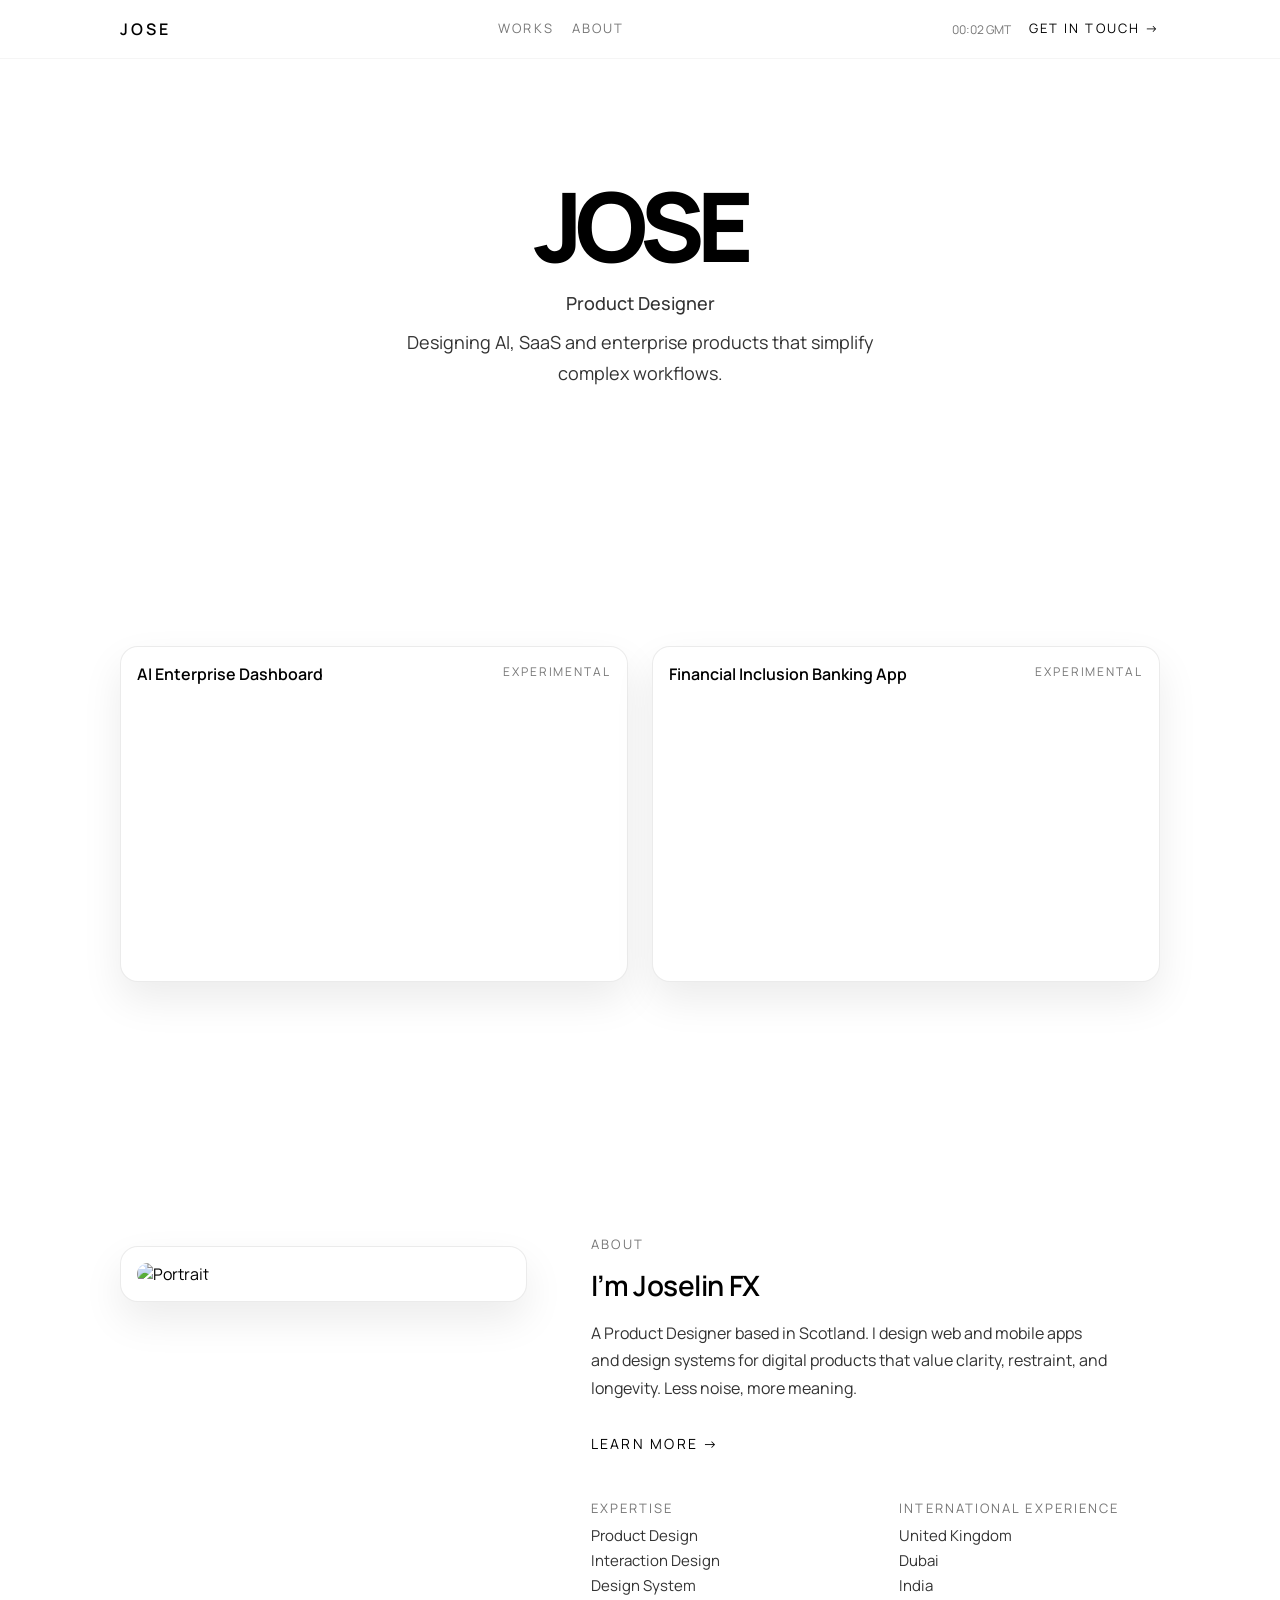
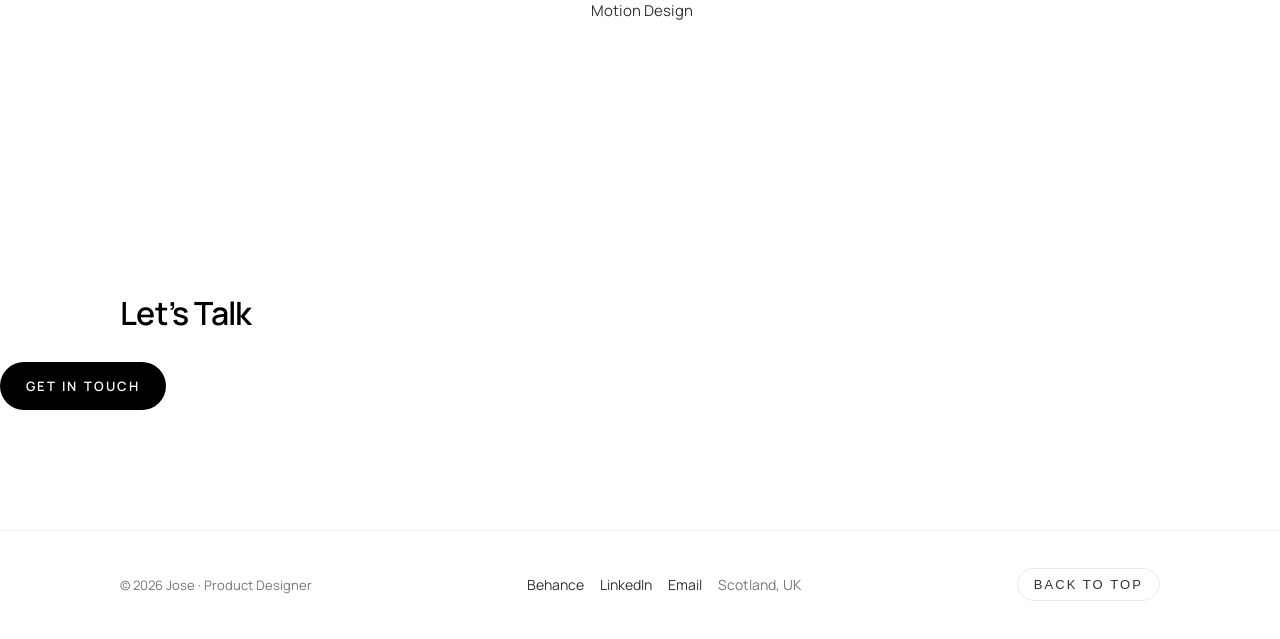
==== index.html @ d508fd3f "update: fixed layout and styles" ====
<!DOCTYPE html>
<html lang="en">
<head>
  <meta charset="UTF-8" />
  <meta name="viewport" content="width=device-width, initial-scale=1.0" />
  <title>JOS — Product Designer</title>

  <!-- Manrope font -->
  <link rel="preconnect" href="https://fonts.googleapis.com">
  <link rel="preconnect" href="https://fonts.gstatic.com" crossorigin>
  <link href="https://fonts.googleapis.com/css2?family=Manrope:wght@300;400;500;600;700;800&display=swap" rel="stylesheet">

  <link rel="stylesheet" href="style.css"/>
</head>
<body>

  <div class="cursor"></div>

  <!-- NAVIGATION -->
  <header class="site-header">
    <nav class="nav">
      <div class="nav__left">
        <a href="#hero" class="nav__brand">JOSE</a>
      </div>

      <div class="nav__center">
        <a href="#works" class="nav-link">WORKS</a>
        <a href="#about" class="nav-link">ABOUT</a>
      </div>

      <div class="nav__right">
        <span class="nav__time" id="nav-time">18:53 GMT</span>
        <a href="#contact" class="nav-link nav-link--cta">GET IN TOUCH →</a>

        <button class="nav__toggle" aria-label="Toggle navigation">
          <span></span><span></span>
        </button>
      </div>

      <ul class="nav__mobile">
        <li><a href="#works" class="nav-link">WORKS</a></li>
        <li><a href="#about" class="nav-link">ABOUT</a></li>
      </ul>
    </nav>
  </header>

  <main>

    <!-- HERO SECTION (exactly like screenshot) -->
    <section id="hero" class="section hero" data-animate="section">
      <div class="container hero__grid">

        <div class="hero__content fade-up">
          <h1 class="hero__title">JOSE</h1>
          <p class="hero__role">Product Designer</p>
          <p class="hero__subtitle">
            Designing AI, SaaS and enterprise products that simplify complex workflows.
          </p>
        </div>

      </div>
    </section>

    <!-- PROJECT CARDS BELOW HERO -->
    <section id="works" class="section works" data-animate="section">
      <div class="container works__grid fade-up">

        <article class="work-card">
          <div class="work-card__meta">
            <span class="work-card__title">AI Enterprise Dashboard</span>
            <span class="work-card__tag">experimental</span>
          </div>
          <div class="work-card__image-wrapper image-reveal">
            <!-- Place the attached dashboard image at /images/ai-enterprise.png -->
            <img src="images/ai-enterprise.png"
                 alt="AI enterprise dashboard" class="work-card__image" loading="lazy">
          </div>
        </article>

        <article class="work-card">
          <div class="work-card__meta">
            <span class="work-card__title">Financial Inclusion Banking App</span>
            <span class="work-card__tag">experimental</span>
          </div>
          <div class="work-card__image-wrapper image-reveal">
            <img src="images/financial-inclusion.png"
                 alt="Banking app" class="work-card__image work-card__image--phone" loading="lazy">
          </div>
        </article>

      </div>
    </section>

    <!-- ABOUT SECTION (with expertise + international experience) -->
    <section id="about" class="section about" data-animate="section">
      <div class="container about__grid">

        <div class="about__visual fade-in">
          <div class="about__portrait-card">
            <img src="https://images.pexels.com/photos/1181675/pexels-photo-1181675.jpeg?auto=compress&cs=tinysrgb&w=1200"
                 alt="Portrait" class="about__portrait" loading="lazy">
          </div>
        </div>

        <div class="about__content fade-up">
          <p class="about__label">ABOUT</p>

          <h2 class="about__title">
            I’m Joselin FX
          </h2>

          <p class="about__body">
            A Product Designer based in Scotland. I design web and mobile apps and design systems for digital products that value clarity,
            restraint, and longevity. Less noise, more meaning.
          </p>

          <a href="#contact" class="about__link">LEARN MORE →</a>

          <div class="about__meta-row">
            <!-- Expertise -->
            <div class="about__meta-block">
              <p class="about__meta-label">EXPERTISE</p>
              <ul class="about__meta-list">
                <li>Product Design</li>
                <li>Interaction Design</li>
                <li>Design System</li>
                <li>Motion Design</li>
              </ul>
            </div>

            <!-- International Experience -->
            <div class="about__meta-block">
              <p class="about__meta-label">INTERNATIONAL EXPERIENCE</p>
              <ul class="about__meta-list">
                <li>United Kingdom</li>
                <li>Dubai</li>
                <li>India</li>
              </ul>
            </div>
          </div>

        </div>

      </div>
    </section>

    <!-- CONTACT -->
    <section id="contact" class="section contact" data-animate="section">
      <div class="container contact__grid fade-up">

        <div class="contact__left">
          <h2 class="contact__title">Let’s Talk</h2>
        </div>

            </div>
          </div>

          <a href="mailto:fxjoselin@gmail.com?subject=Project%20Inquiry"
             class="btn btn--primary magnetic">GET IN TOUCH</a>
        </div>

      </div>
    </section>

  </main>

  <!-- FOOTER -->
  <footer class="footer">
    <div class="container footer__inner">
      <p class="footer__text">© 2026 Jose · Product Designer</p>

      <div class="footer__social">
        <a href="#" class="footer__link">Behance</a>
        <a href="#" class="footer__link">LinkedIn</a>
        <a href="mailto:fxjoselin@gmail.com" class="footer__link">Email</a>
        <span class="footer__country">Scotland, UK</span>
      </div>

      <button class="footer__top">Back to top</button>
    </div>
  </footer>

  <script src="script.js"></script>
</body>
</html>
---- style.css ----
/* --------------------------------------------------
   ROOT VARIABLES — High Contrast + Gray Accents
-------------------------------------------------- */
:root {
  --bg: #ffffff;
  --text-primary: #000000;
  --text-secondary: #333333;
  --text-muted: #777777;

  --surface: #f8f8f8;
  --card: #ffffff;
  --border: rgba(0, 0, 0, 0.08);
  --border-strong: rgba(0, 0, 0, 0.18);

  --radius-card: 18px;
  --radius-pill: 999px;

  --shadow-soft: 0 18px 40px rgba(0, 0, 0, 0.08);

  --max-width: 1200px;
  --pad-desktop: 80px;
  --pad-tablet: 48px;
  --pad-mobile: 24px;

  --transition-fast: 160ms ease-out;
  --transition-med: 260ms ease-out;
}

/* --------------------------------------------------
   BASE
-------------------------------------------------- */
*,
*::before,
*::after {
  box-sizing: border-box;
}

html {
  scroll-behavior: smooth;
}

body {
  margin: 0;
  font-family: "Manrope", system-ui, sans-serif;
  background-color: var(--bg);
  color: var(--text-primary);
  -webkit-font-smoothing: antialiased;
}

/* --------------------------------------------------
   CUSTOM CURSOR
-------------------------------------------------- */
.cursor {
  position: fixed;
  width: 22px;
  height: 22px;
  border-radius: 50%;
  border: 1px solid rgba(0, 0, 0, 0.4);
  pointer-events: none;
  transform: translate(-50%, -50%);
  transition: transform 0.12s ease-out, width 0.12s ease-out, height 0.12s ease-out, border 0.12s ease-out;
  z-index: 9999;
  mix-blend-mode: difference;
}

/* --------------------------------------------------
   LAYOUT
-------------------------------------------------- */
.container {
  max-width: var(--max-width);
  margin: 0 auto;
  padding: 0 var(--pad-desktop);
}

.section {
  padding: 120px 0;
}

/* --------------------------------------------------
   NAVIGATION
-------------------------------------------------- */
.site-header {
  position: fixed;
  top: 0;
  left: 0;
  right: 0;
  background-color: rgba(255, 255, 255, 0.9);
  backdrop-filter: blur(16px);
  border-bottom: 1px solid rgba(0, 0, 0, 0.04);
  z-index: 1000;
}

.nav {
  max-width: var(--max-width);
  margin: 0 auto;
  padding: 18px var(--pad-desktop);
  display: flex;
  align-items: center;
  justify-content: space-between;
}

.nav__left,
.nav__center,
.nav__right {
  display: flex;
  align-items: center;
  gap: 18px;
}

.nav__brand {
  font-size: 16px;
  font-weight: 600;
  letter-spacing: 0.18em;
  text-transform: uppercase;
  text-decoration: none;
  color: var(--text-primary);
}

.nav-link {
  font-size: 13px;
  letter-spacing: 0.16em;
  text-transform: uppercase;
  text-decoration: none;
  color: var(--text-muted);
  position: relative;
  padding-bottom: 2px;
  transition: color var(--transition-fast);
}

.nav-link::after {
  content: "";
  position: absolute;
  left: 0;
  bottom: -4px;
  width: 0;
  height: 1px;
  background-color: var(--text-primary);
  transition: width var(--transition-med);
}

.nav-link:hover {
  color: var(--text-primary);
}

.nav-link:hover::after {
  width: 100%;
}

.nav-link--cta {
  color: var(--text-primary);
}

.nav__time {
  font-size: 12px;
  color: var(--text-muted);
}

/* Mobile nav */
.nav__toggle {
  display: none;
  width: 32px;
  height: 32px;
  border-radius: 999px;
  border: 1px solid var(--border);
  background-color: transparent;
  align-items: center;
  justify-content: center;
  gap: 4px;
  flex-direction: column;
  cursor: pointer;
}

.nav__toggle span {
  width: 16px;
  height: 1px;
  background-color: var(--text-muted);
}

.nav__mobile {
  display: none;
  position: fixed;
  inset: 64px 24px auto 24px;
  background-color: #ffffff;
  border-radius: 18px;
  border: 1px solid var(--border);
  padding: 18px 20px;
  list-style: none;
  margin: 0;
  flex-direction: column;
  align-items: center;
  gap: 14px;
  box-shadow: var(--shadow-soft);
  transform: translateY(-20px);
  opacity: 0;
  pointer-events: none;
  transition: opacity var(--transition-med), transform var(--transition-med);
}

.nav__mobile li a {
  display: block;
  width: 100%;
  text-align: center;
  padding: 8px 12px;
}

.nav__mobile--open {
  opacity: 1;
  transform: translateY(0);
  pointer-events: auto;
}

/* --------------------------------------------------
   HERO — EXACTLY LIKE YOUR FRAMER SCREENSHOT
-------------------------------------------------- */
.hero {
  padding-top: 160px;
}

.hero__grid {
  display: flex;
  flex-direction: column;
  gap: 24px;
  align-items: center;
}

.hero__content {
  text-align: center;
}

.hero__title {
  font-family: "Manrope", system-ui, sans-serif;
  font-size: clamp(72px, 10vw, 96px);
  font-weight: 800;
  letter-spacing: -0.08em;
  margin: 0;
  text-transform: uppercase;
  font-feature-settings: "ss02" 1;
  color: var(--text-primary);
}

.hero__role {
  font-size: 18px;
  font-weight: 500;
  color: var(--text-secondary);
  margin: 0;
}

.hero__subtitle {
  font-size: 18px;
  line-height: 1.7;
  color: var(--text-secondary);
  max-width: 520px;
  margin-top: 12px;
}

/* --------------------------------------------------
   PROJECT CARDS BELOW HERO
-------------------------------------------------- */
.works__grid {
  display: grid;
  grid-template-columns: repeat(2, minmax(0, 1fr));
  gap: 24px;
}

.work-card {
  background-color: var(--card);
  border-radius: var(--radius-card);
  border: 1px solid var(--border);
  padding: 0;
  box-shadow: var(--shadow-soft);
  transition: transform var(--transition-med), box-shadow var(--transition-med);
}

.work-card:hover {
  transform: translateY(-6px);
  box-shadow: 0 24px 60px rgba(0, 0, 0, 0.12);
}

.work-card__meta {
  display: flex;
  justify-content: space-between;
  margin: 0;
  padding: 16px;
}

.work-card__title {
  font-size: 16px;
  font-weight: 600;
}

.work-card__tag {
  font-size: 12px;
  text-transform: uppercase;
  letter-spacing: 0.16em;
  color: var(--text-muted);
}

.work-card__image-wrapper {
  border-radius: 14px;
  overflow: hidden;
}

.work-card__image {
  display: block;
  width: 100%;
  height: 280px;
  object-fit: cover;
  filter: grayscale(0.7);
  transition: transform var(--transition-med), filter var(--transition-med);
}

.work-card:hover .work-card__image {
  transform: scale(1.03);
  filter: grayscale(0);
}

/* --------------------------------------------------
   ABOUT SECTION (with expertise + international experience)
-------------------------------------------------- */
.about__grid {
  display: grid;
  grid-template-columns: 5fr 7fr;
  gap: 64px;
}

.about__portrait-card {
  background-color: var(--card);
  border-radius: var(--radius-card);
  border: 1px solid var(--border);
  padding: 16px;
  box-shadow: var(--shadow-soft);
}

.about__portrait {
  width: 100%;
  height: 320px;
  object-fit: cover;
  border-radius: 14px;
}

.about__label {
  font-size: 13px;
  letter-spacing: 0.18em;
  text-transform: uppercase;
  color: var(--text-muted);
}

.about__title {
  font-size: 28px;
  font-weight: 600;
  letter-spacing: -0.02em;
  margin: 12px 0;
}

.about__body {
  font-size: 16px;
  line-height: 1.7;
  color: var(--text-secondary);
  max-width: 520px;
}

.about__link {
  display: inline-block;
  margin-top: 16px;
  font-size: 14px;
  text-decoration: none;
  text-transform: uppercase;
  letter-spacing: 0.16em;
  color: var(--text-primary);
}

/* Expertise + International Experience */
.about__meta-row {
  display: flex;
  gap: 48px;
  margin-top: 32px;
  align-items: flex-start;
}

.about__meta-block {
  flex: 1;
  margin-top: 0;
}

@media (max-width: 800px) {
  .about__meta-row {
    flex-direction: column;
    gap: 20px;
  }

  .about__meta-block {
    margin-top: 32px;
  }
}

.about__meta-label {
  font-size: 13px;
  text-transform: uppercase;
  letter-spacing: 0.16em;
  color: var(--text-muted);
  margin-bottom: 8px;
}

.about__meta-list {
  list-style: none;
  padding: 0;
  margin: 0;
}

.about__meta-list li {
  font-size: 15px;
  color: var(--text-secondary);
  margin-bottom: 4px;
}

/* --------------------------------------------------
   CONTACT
-------------------------------------------------- */
.contact__grid {
  display: grid;
  grid-template-columns: 6fr 6fr;
  gap: 64px;
}

.contact__title {
  font-size: 32px;
  font-weight: 600;
  letter-spacing: -0.02em;
}

.contact__row {
  display: flex;
  flex-direction: column;
  gap: 4px;
}

.contact__row-label {
  font-size: 13px;
  text-transform: uppercase;
  letter-spacing: 0.16em;
  color: var(--text-muted);
}

.contact__row-value {
  font-size: 15px;
  color: var(--text-secondary);
  text-decoration: none;
}

.contact__row-value:hover {
  color: var(--text-primary);
}

.contact__social {
  display: flex;
  gap: 12px;
}

/* Button */
.btn {
  display: inline-flex;
  align-items: center;
  justify-content: center;
  height: 48px;
  padding: 0 26px;
  border-radius: var(--radius-pill);
  font-size: 13px;
  font-weight: 600;
  letter-spacing: 0.16em;
  text-transform: uppercase;
  background-color: var(--text-primary);
  color: #ffffff;
  text-decoration: none;
  transition: transform var(--transition-med), box-shadow var(--transition-med);
}

.btn:hover {
  transform: translateY(-3px);
  box-shadow: 0 24px 60px rgba(0, 0, 0, 0.22);
}

/* --------------------------------------------------
   FOOTER — Behance, LinkedIn, Email, Country
-------------------------------------------------- */
.footer {
  border-top: 1px solid rgba(0, 0, 0, 0.06);
  padding: 32px 0;
}

.footer__inner {
  max-width: var(--max-width);
  margin: 0 auto;
  padding: 0 var(--pad-desktop);
  display: flex;
  align-items: center;
  justify-content: space-between;
}

.footer__text {
  font-size: 13px;
  color: var(--text-muted);
}

.footer__social {
  display: flex;
  gap: 16px;
  align-items: center;
}

.footer__link {
  font-size: 14px;
  color: var(--text-secondary);
  text-decoration: none;
}

.footer__link:hover {
  color: var(--text-primary);
}

.footer__country {
  font-size: 14px;
  color: var(--text-muted);
}

.footer__top {
  border-radius: var(--radius-pill);
  border: 1px solid var(--border);
  background-color: transparent;
  color: var(--text-secondary);
  font-size: 13px;
  letter-spacing: 0.16em;
  text-transform: uppercase;
  padding: 8px 16px;
  cursor: pointer;
}

.footer__top:hover {
  border-color: var(--border-strong);
  background-color: rgba(0, 0, 0, 0.04);
}

/* --------------------------------------------------
   ANIMATION INITIAL STATES
-------------------------------------------------- */
[data-animate="section"] .fade-up,
[data-animate="section"] .fade-in,
[data-animate="section"] .image-reveal,
[data-animate="section"] .text-reveal {
  opacity: 0;
  transform: translateY(24px);
}

[data-animate="section"] .image-reveal img {
  transform: scale(1.03);
}

/* --------------------------------------------------
   RESPONSIVE
-------------------------------------------------- */
@media (max-width: 1024px) {
  .container {
    padding: 0 var(--pad-tablet);
  }

  .about__grid,
  .contact__grid {
    grid-template-columns: 1fr;
  }

  .works__grid {
    grid-template-columns: 1fr;
  }
}

@media (max-width: 768px) {
  .container {
    padding: 0 var(--pad-mobile);
  }

  .nav__center {
    display: none;
  }

  .nav__toggle {
    display: inline-flex;
  }

  .nav__mobile {
    display: flex;
  }

  .section {
    padding: 100px 0;
  }

  .footer__inner {
    flex-direction: column;
    align-items: flex-start;
    gap: 16px;
  }
}

@media (max-width: 480px) {
  .hero__title {
    font-size: 64px;
  }

  .hero__subtitle,
  .about__body,
  .contact__title {
    font-size: 15px;
  }
}
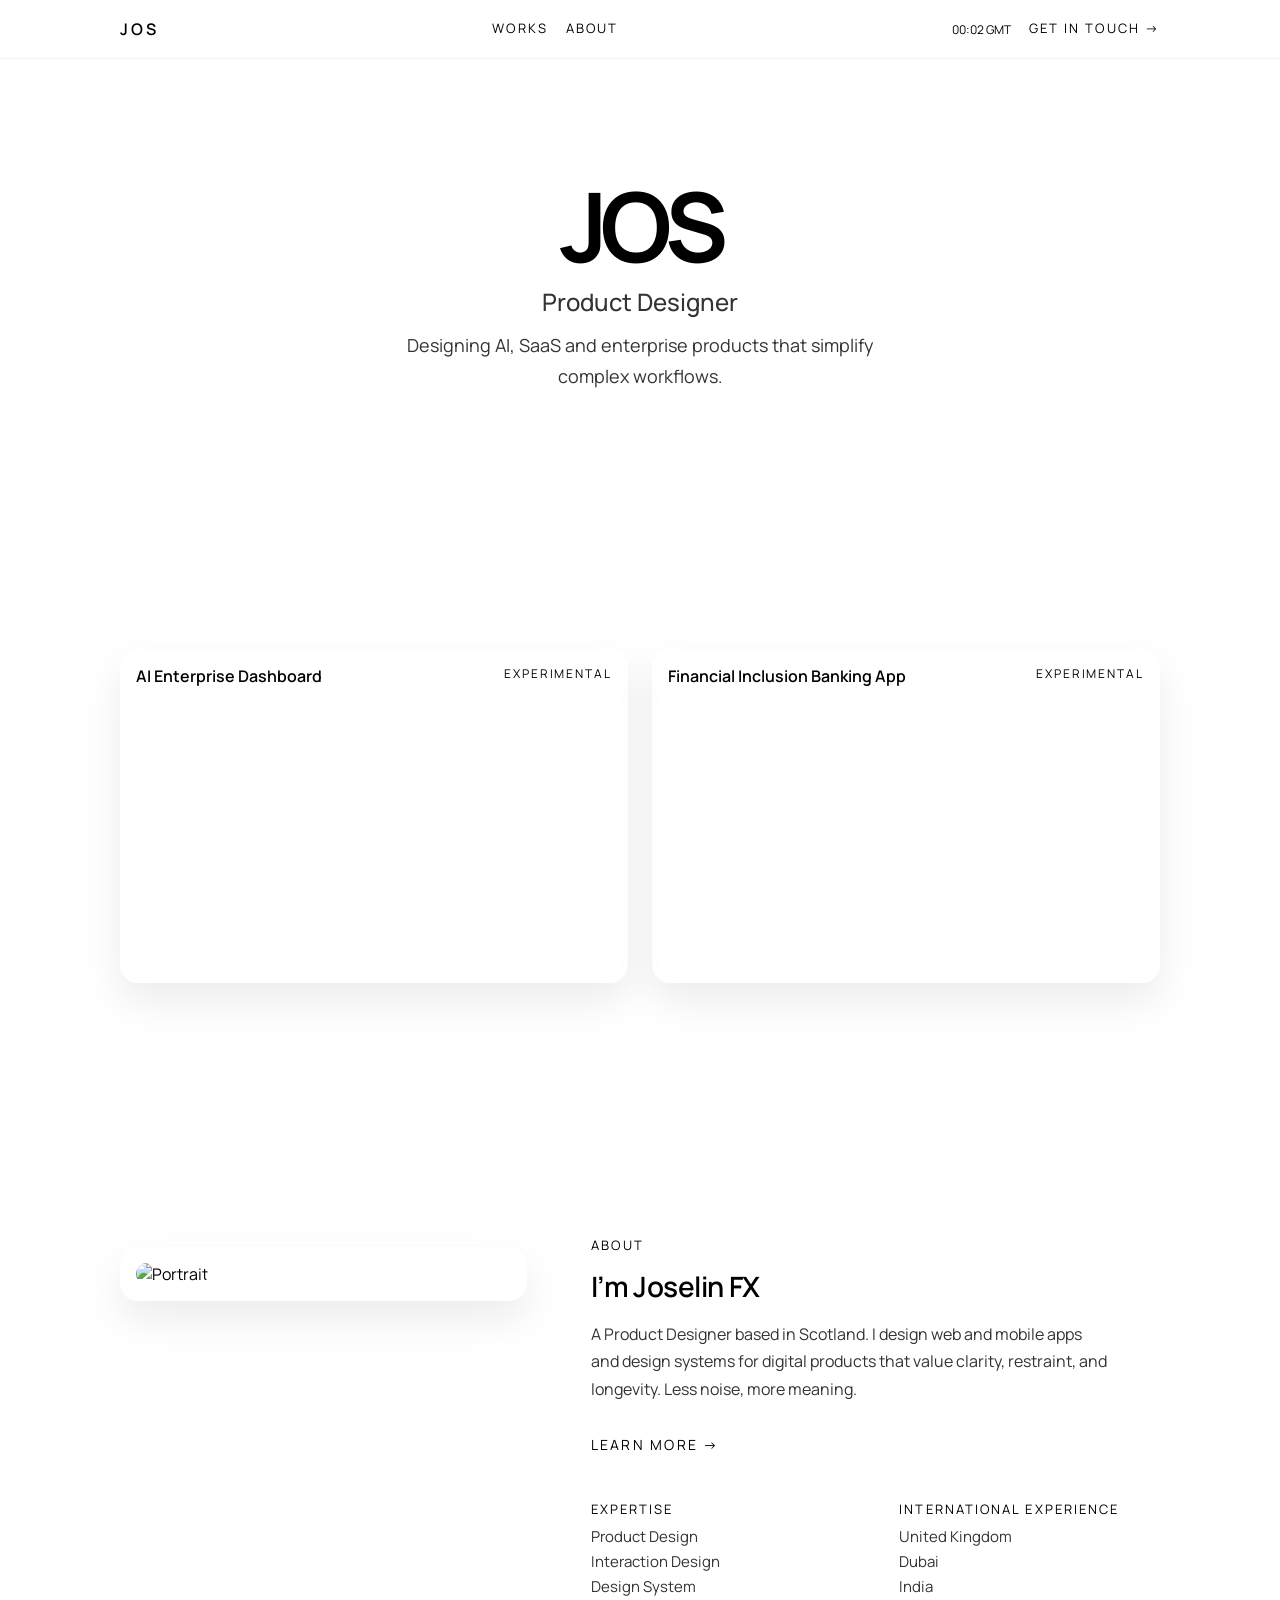
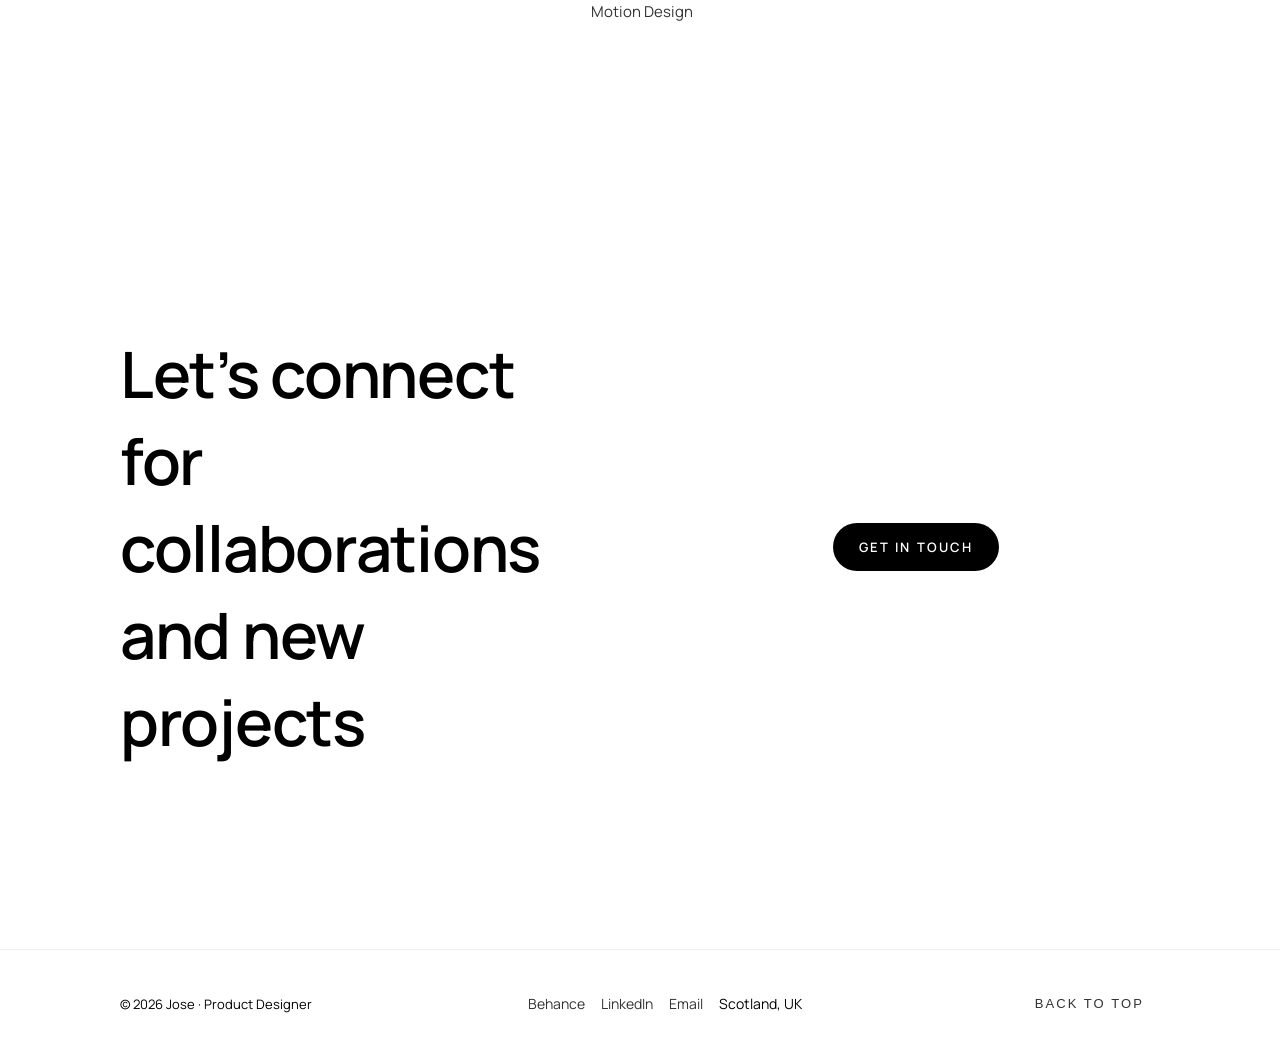
==== commit f699b0d7: "update" ====
--- a/index.html
+++ b/index.html
@@ -3,7 +3,7 @@
 <head>
   <meta charset="UTF-8" />
   <meta name="viewport" content="width=device-width, initial-scale=1.0" />
-  <title>JOS — Product Designer</title>
+  <title>Jos | Product Designer</title>
 
   <!-- Manrope font -->
   <link rel="preconnect" href="https://fonts.googleapis.com">
@@ -20,7 +20,10 @@
   <header class="site-header">
     <nav class="nav">
       <div class="nav__left">
-        <a href="#hero" class="nav__brand">JOSE</a>
+        <a href="#hero" class="nav__brand">JOS</a>
+        <button class="nav__toggle" aria-label="Toggle navigation">
+          <span></span><span></span>
+        </button>
       </div>
 
       <div class="nav__center">
@@ -31,10 +34,6 @@
       <div class="nav__right">
         <span class="nav__time" id="nav-time">18:53 GMT</span>
         <a href="#contact" class="nav-link nav-link--cta">GET IN TOUCH →</a>
-
-        <button class="nav__toggle" aria-label="Toggle navigation">
-          <span></span><span></span>
-        </button>
       </div>
 
       <ul class="nav__mobile">
@@ -46,12 +45,12 @@
 
   <main>
 
-    <!-- HERO SECTION (exactly like screenshot) -->
+    <!-- HERO SECTION -->
     <section id="hero" class="section hero" data-animate="section">
       <div class="container hero__grid">
 
         <div class="hero__content fade-up">
-          <h1 class="hero__title">JOSE</h1>
+          <h1 class="hero__title">JOS</h1>
           <p class="hero__role">Product Designer</p>
           <p class="hero__subtitle">
             Designing AI, SaaS and enterprise products that simplify complex workflows.
@@ -71,9 +70,9 @@
             <span class="work-card__tag">experimental</span>
           </div>
           <div class="work-card__image-wrapper image-reveal">
-            <!-- Place the attached dashboard image at /images/ai-enterprise.png -->
-            <img src="images/ai-enterprise.png"
-                 alt="AI enterprise dashboard" class="work-card__image" loading="lazy">
+            <!-- Thumbnail image for AI enterprise dashboard -->
+              <img src="https://images.unsplash.com/photo-1518770660439-4636190af475?auto=format&fit=crop&w=1200&q=80"
+                  alt="AI enterprise dashboard thumbnail" class="work-card__image" loading="lazy">
           </div>
         </article>
 
@@ -149,12 +148,10 @@
       <div class="container contact__grid fade-up">
 
         <div class="contact__left">
-          <h2 class="contact__title">Let’s Talk</h2>
+          <h3 class="contact__title">Let’s connect for collaborations and new projects</h3>
         </div>
 
-            </div>
-          </div>
-
+        <div class="contact__right">
           <a href="mailto:fxjoselin@gmail.com?subject=Project%20Inquiry"
              class="btn btn--primary magnetic">GET IN TOUCH</a>
         </div>
--- a/style.css
+++ b/style.css
@@ -5,11 +5,6 @@
   --bg: #ffffff;
   --text-primary: #000000;
   --text-secondary: #333333;
-  --text-muted: #777777;
-
-  --surface: #f8f8f8;
-  --card: #ffffff;
-  --border: rgba(0, 0, 0, 0.08);
   --border-strong: rgba(0, 0, 0, 0.18);
 
   --radius-card: 18px;
@@ -179,18 +174,21 @@
 .nav__mobile {
   display: none;
   position: fixed;
-  inset: 64px 24px auto 24px;
+  top: 68px;
+  left: 50%;
+  width: calc(100% - 48px);
+  max-width: 520px;
+  transform: translate(-50%, -20px);
   background-color: #ffffff;
   border-radius: 18px;
   border: 1px solid var(--border);
-  padding: 18px 20px;
+  padding: 14px 18px;
   list-style: none;
   margin: 0;
   flex-direction: column;
-  align-items: center;
-  gap: 14px;
+  align-items: stretch;
+  gap: 12px;
   box-shadow: var(--shadow-soft);
-  transform: translateY(-20px);
   opacity: 0;
   pointer-events: none;
   transition: opacity var(--transition-med), transform var(--transition-med);
@@ -205,8 +203,26 @@
 
 .nav__mobile--open {
   opacity: 1;
-  transform: translateY(0);
+  transform: translate(-50%, 0);
   pointer-events: auto;
+}
+
+.nav__mobile li {
+  width: 100%;
+}
+
+.nav__mobile li a {
+  display: block;
+  width: 100%;
+  text-align: center;
+  padding: 12px 14px;
+  border-radius: 12px;
+  text-decoration: none;
+  color: var(--text-primary);
+}
+
+.nav__mobile li a:hover {
+  background-color: rgba(0, 0, 0, 0.04);
 }
 
 /* --------------------------------------------------
@@ -230,7 +246,7 @@
 .hero__title {
   font-family: "Manrope", system-ui, sans-serif;
   font-size: clamp(72px, 10vw, 96px);
-  font-weight: 800;
+  font-weight: 1200;
   letter-spacing: -0.08em;
   margin: 0;
   text-transform: uppercase;
@@ -239,10 +255,10 @@
 }
 
 .hero__role {
-  font-size: 18px;
+  font-size: 24px;
   font-weight: 500;
   color: var(--text-secondary);
-  margin: 0;
+  margin: -6px 0 0 0;
 }
 
 .hero__subtitle {
@@ -420,10 +436,22 @@
   display: grid;
   grid-template-columns: 6fr 6fr;
   gap: 64px;
+  align-items: center;
+}
+
+.contact__left {
+  display: flex;
+  align-items: center;
+}
+
+.contact__right {
+  display: flex;
+  justify-content: center;
+  align-items: center;
 }
 
 .contact__title {
-  font-size: 32px;
+  font-size: 64px;
   font-weight: 600;
   letter-spacing: -0.02em;
 }
@@ -589,6 +617,11 @@
     display: flex;
   }
 
+  /* keep nav spacing consistent on small screens */
+  .nav__left {
+    gap: 18px;
+  }
+
   .section {
     padding: 100px 0;
   }
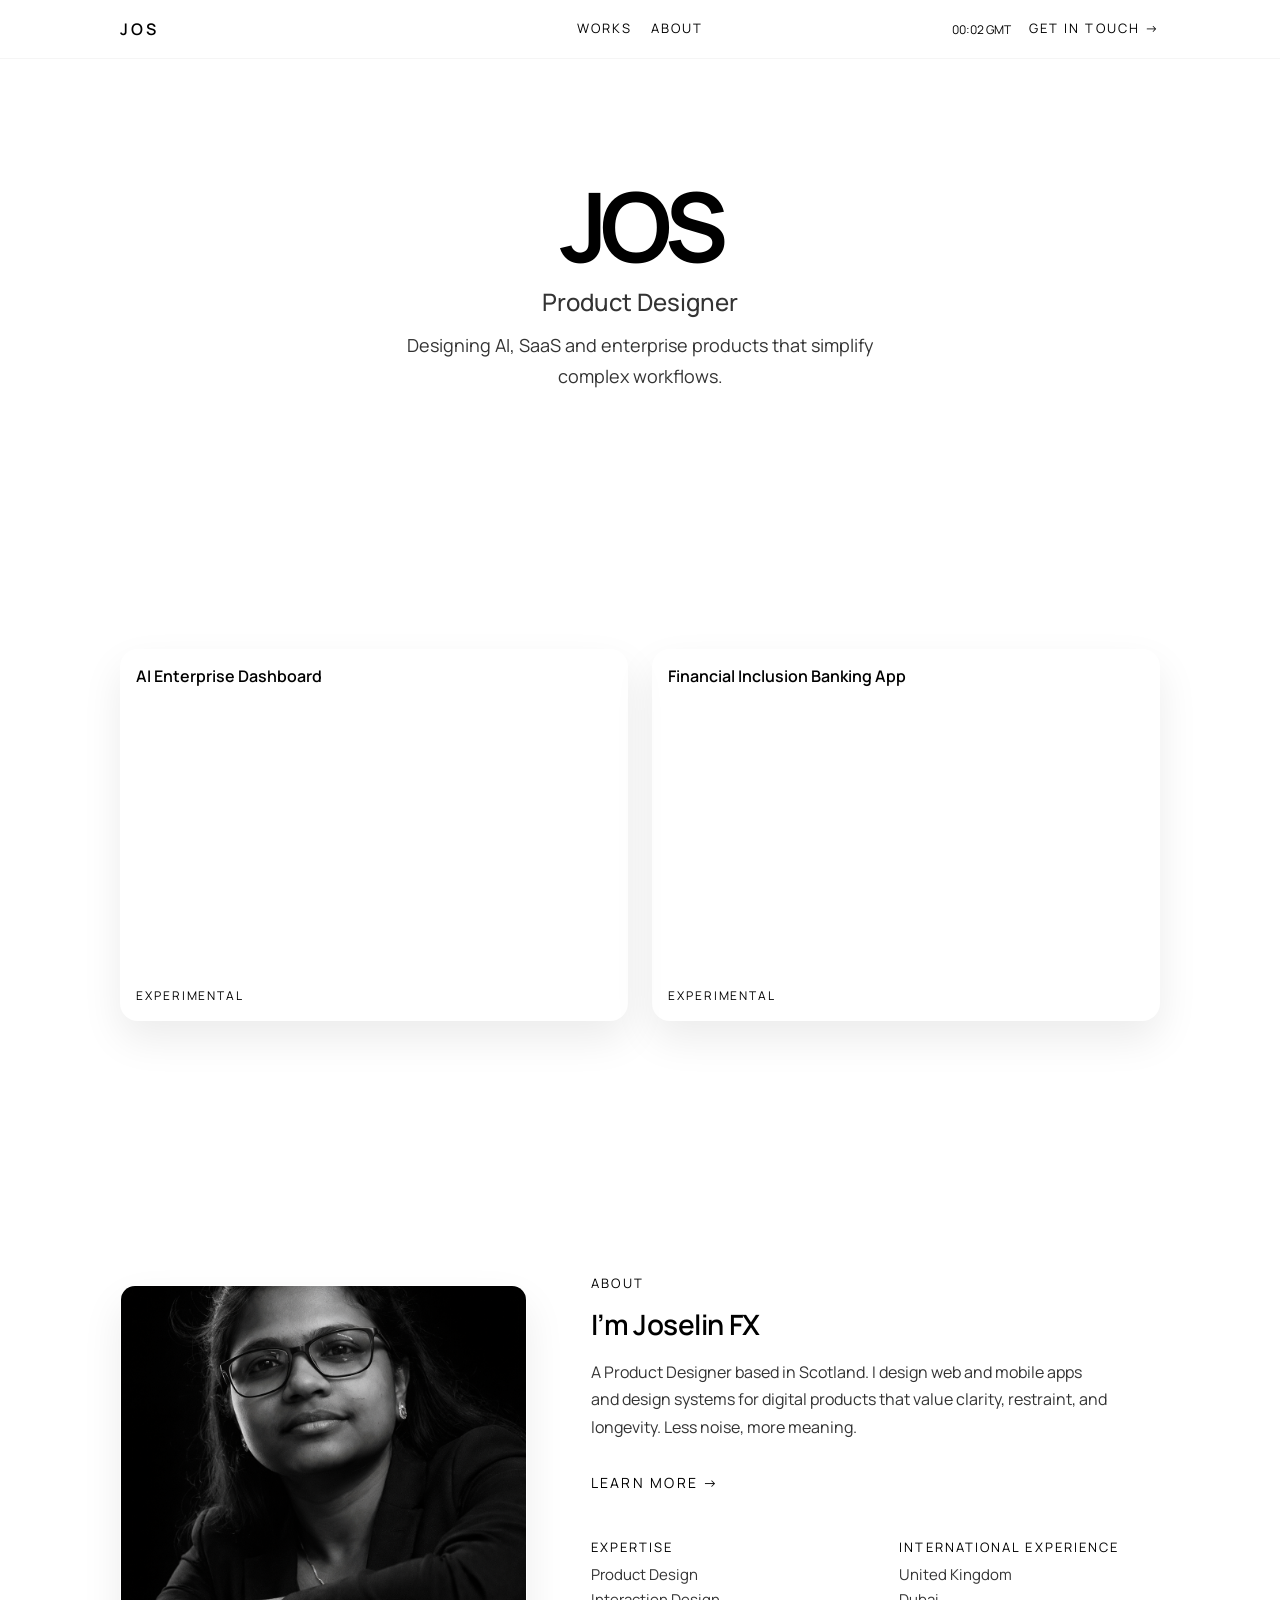
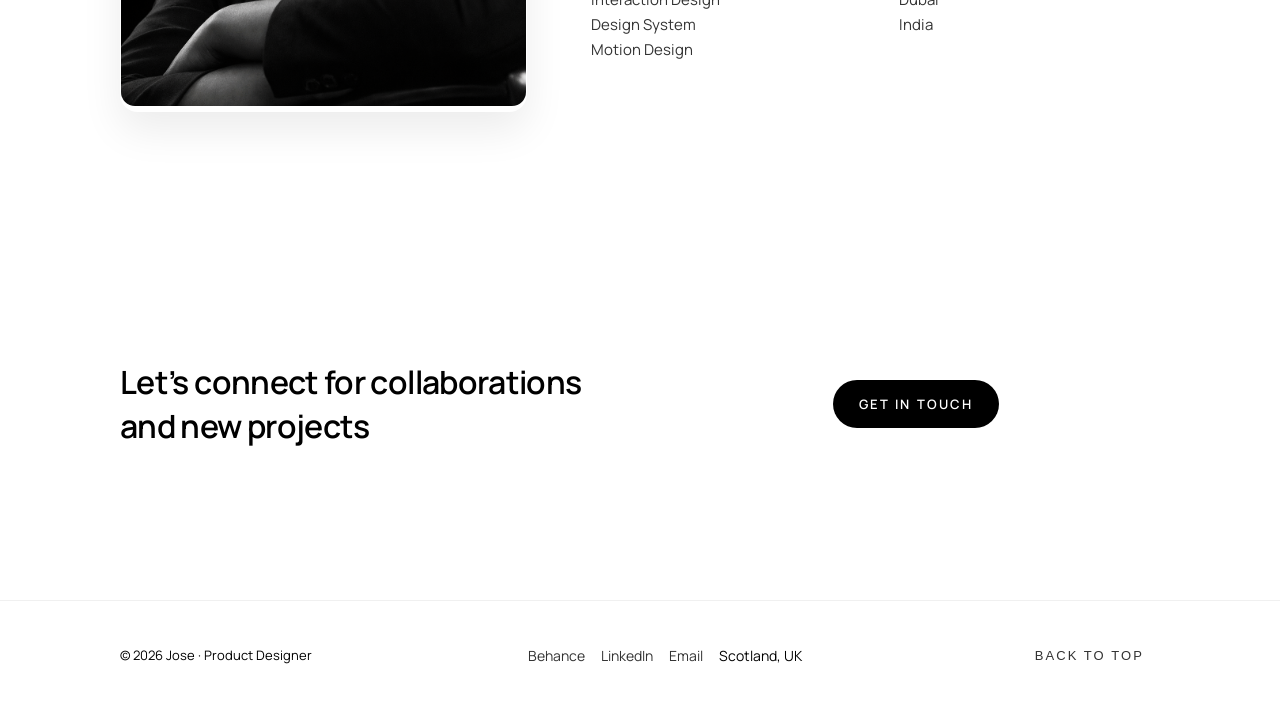
==== commit f55d53d2: "update: fixed layout and styles" ====
--- a/index.html
+++ b/index.html
@@ -19,12 +19,7 @@
   <!-- NAVIGATION -->
   <header class="site-header">
     <nav class="nav">
-      <div class="nav__left">
-        <a href="#hero" class="nav__brand">JOS</a>
-        <button class="nav__toggle" aria-label="Toggle navigation">
-          <span></span><span></span>
-        </button>
-      </div>
+      <a href="#hero" class="nav__brand">JOS</a>
 
       <div class="nav__center">
         <a href="#works" class="nav-link">WORKS</a>
@@ -33,13 +28,21 @@
 
       <div class="nav__right">
         <span class="nav__time" id="nav-time">18:53 GMT</span>
-        <a href="#contact" class="nav-link nav-link--cta">GET IN TOUCH →</a>
+        <a href="#contact" class="nav-link nav__cta">GET IN TOUCH →</a>
+        <button class="nav__toggle" aria-label="Open navigation menu" aria-expanded="false">
+          <span></span>
+          <span></span>
+          <span></span>
+        </button>
       </div>
 
-      <ul class="nav__mobile">
-        <li><a href="#works" class="nav-link">WORKS</a></li>
-        <li><a href="#about" class="nav-link">ABOUT</a></li>
-      </ul>
+      <div class="nav__overlay" aria-hidden="true">
+        <ul>
+          <li><a href="#works" class="nav-link">Work</a></li>
+          <li><a href="#about" class="nav-link">About</a></li>
+          <li><a href="#contact" class="nav-link nav-link--cta">Get in Touch →</a></li>
+        </ul>
+      </div>
     </nav>
   </header>
 
@@ -67,23 +70,27 @@
         <article class="work-card">
           <div class="work-card__meta">
             <span class="work-card__title">AI Enterprise Dashboard</span>
-            <span class="work-card__tag">experimental</span>
           </div>
           <div class="work-card__image-wrapper image-reveal">
             <!-- Thumbnail image for AI enterprise dashboard -->
-              <img src="https://images.unsplash.com/photo-1518770660439-4636190af475?auto=format&fit=crop&w=1200&q=80"
+              <img src="images/Copilot_20260717_152650.png"
                   alt="AI enterprise dashboard thumbnail" class="work-card__image" loading="lazy">
+          </div>
+          <div class="work-card__footer">
+            <span class="work-card__tag">experimental</span>
           </div>
         </article>
 
         <article class="work-card">
           <div class="work-card__meta">
             <span class="work-card__title">Financial Inclusion Banking App</span>
-            <span class="work-card__tag">experimental</span>
           </div>
           <div class="work-card__image-wrapper image-reveal">
-            <img src="images/financial-inclusion.png"
+            <img src="images/Copilot_20260717_152650.png"
                  alt="Banking app" class="work-card__image work-card__image--phone" loading="lazy">
+          </div>
+          <div class="work-card__footer">
+            <span class="work-card__tag">experimental</span>
           </div>
         </article>
 
@@ -96,7 +103,7 @@
 
         <div class="about__visual fade-in">
           <div class="about__portrait-card">
-            <img src="https://images.pexels.com/photos/1181675/pexels-photo-1181675.jpeg?auto=compress&cs=tinysrgb&w=1200"
+            <img src="images/Copilot_20260716_170156.png"
                  alt="Portrait" class="about__portrait" loading="lazy">
           </div>
         </div>
--- a/style.css
+++ b/style.css
@@ -92,6 +92,7 @@
   display: flex;
   align-items: center;
   justify-content: space-between;
+  position: relative;
 }
 
 .nav__left,
@@ -100,6 +101,13 @@
   display: flex;
   align-items: center;
   gap: 18px;
+}
+
+.nav__center {
+  position: absolute;
+  left: 50%;
+  top: 50%;
+  transform: translate(-50%, -50%);
 }
 
 .nav__brand {
@@ -153,76 +161,155 @@
 /* Mobile nav */
 .nav__toggle {
   display: none;
-  width: 32px;
-  height: 32px;
+  width: 40px;
+  height: 40px;
   border-radius: 999px;
   border: 1px solid var(--border);
   background-color: transparent;
   align-items: center;
   justify-content: center;
-  gap: 4px;
+  gap: 6px;
   flex-direction: column;
   cursor: pointer;
+  transition: border-color var(--transition-fast), transform var(--transition-fast);
+}
+
+.nav__toggle:hover {
+  border-color: rgba(0, 0, 0, 0.3);
 }
 
 .nav__toggle span {
-  width: 16px;
-  height: 1px;
-  background-color: var(--text-muted);
-}
-
-.nav__mobile {
-  display: none;
-  position: fixed;
-  top: 68px;
-  left: 50%;
-  width: calc(100% - 48px);
-  max-width: 520px;
-  transform: translate(-50%, -20px);
+  width: 18px;
+  height: 2px;
+  background-color: var(--text-primary);
+  transition: transform var(--transition-fast), opacity var(--transition-fast);
+}
+
+.nav__toggle--open span:first-child {
+  transform: translateY(7px) rotate(45deg);
+}
+
+.nav__toggle--open span:nth-child(2) {
+  opacity: 0;
+}
+
+.nav__toggle--open span:last-child {
+  transform: translateY(-7px) rotate(-45deg);
+}
+
+.nav__overlay {
+  position: absolute;
+  /* This pushes the menu directly below the navbar container */
+  top: 100%;
+  left: 0;
+  right: 0;
+  
+  /* 100% Solid White Background ensures NO text from behind bleeds through */
   background-color: #ffffff;
-  border-radius: 18px;
-  border: 1px solid var(--border);
-  padding: 14px 18px;
-  list-style: none;
-  margin: 0;
-  flex-direction: column;
-  align-items: stretch;
-  gap: 12px;
-  box-shadow: var(--shadow-soft);
+  
+  /* Optional: If you prefer a modern blurred glass look instead, uncomment the lines below: */
+  /* background-color: rgba(255, 255, 255, 0.9); */
+  /* backdrop-filter: blur(20px); */
+  /* -webkit-backdrop-filter: blur(20px); */
+
+  /* Gives a clean separation border at the bottom of the dropdown menu */
+  border-bottom: 1px solid rgba(0, 0, 0, 0.08);
+  box-shadow: 0 10px 30px rgba(0, 0, 0, 0.05);
+
+  padding: 40px var(--pad-mobile);
   opacity: 0;
   pointer-events: none;
+  transform: translateY(-10px);
   transition: opacity var(--transition-med), transform var(--transition-med);
-}
-
-.nav__mobile li a {
-  display: block;
+  z-index: 1000;
+  display: flex;
+  align-items: center;
+  justify-content: center;
+}
+
+.nav__overlay--open {
+  opacity: 1;
+  pointer-events: auto;
+  transform: translateY(0);
+}
+
+.nav-menu {
+  /* Positions the menu directly below the navbar */
+  position: absolute;
+  top: 60px; /* Adjust this to match the exact height of your navbar */
+  left: 0;
   width: 100%;
+  
+  /* The Magic Elements: Semi-transparent background + blur filter */
+  background-color: rgba(255, 255, 255, 0.75); /* White with 75% opacity */
+  backdrop-filter: blur(12px); /* Blurs the background text */
+  -webkit-backdrop-filter: blur(12px); /* Safari support */
+  
+  /* Ensures it floats strictly on top of the background text */
+  z-index: 999; 
+  
+  /* Optional styling for spacing */
+  padding: 20px;
+  box-shadow: 0 4px 10px rgba(0, 0, 0, 0.05);
+}
+
+.nav__overlay ul {
+  list-style: none;
+  padding: 0;
+  margin: 0;
+  display: flex;
+  flex-direction: column;
+  gap: 16px;
   text-align: center;
-  padding: 8px 12px;
-}
-
-.nav__mobile--open {
-  opacity: 1;
-  transform: translate(-50%, 0);
-  pointer-events: auto;
-}
-
-.nav__mobile li {
-  width: 100%;
-}
-
-.nav__mobile li a {
-  display: block;
-  width: 100%;
-  text-align: center;
-  padding: 12px 14px;
-  border-radius: 12px;
+}
+
+.nav__overlay li a {
+  display: inline-block;
+  font-size: clamp(12px, 3.5vw, 14px);
+  font-weight: 700;
+  letter-spacing: 0.28em;
+  text-transform: uppercase;
   text-decoration: none;
   color: var(--text-primary);
-}
-
-.nav__mobile li a:hover {
-  background-color: rgba(0, 0, 0, 0.04);
+  padding: 8px 14px;
+}
+
+.nav__overlay li a:hover {
+  color: var(--text-secondary);
+}
+
+.nav__overlay li a.nav-link--cta {
+  font-weight: 600;
+}
+
+@media (max-width: 1024px) {
+  .nav {
+    padding: 18px var(--pad-tablet);
+  }
+}
+
+@media (max-width: 768px) {
+  .nav {
+    padding: 18px var(--pad-mobile);
+  }
+
+  .nav__center,
+  .nav__time,
+  .nav__cta {
+    display: none;
+  }
+
+  .nav__toggle {
+    display: flex;
+  }
+
+  .nav__right {
+    gap: 12px;
+  }
+
+  .nav__brand {
+    z-index: 1001;
+  }
 }
 
 /* --------------------------------------------------
@@ -293,8 +380,6 @@
 }
 
 .work-card__meta {
-  display: flex;
-  justify-content: space-between;
   margin: 0;
   padding: 16px;
 }
@@ -304,7 +389,12 @@
   font-weight: 600;
 }
 
+.work-card__footer {
+  padding: 0 16px 16px;
+}
+
 .work-card__tag {
+  display: inline-block;
   font-size: 12px;
   text-transform: uppercase;
   letter-spacing: 0.16em;
@@ -343,13 +433,13 @@
   background-color: var(--card);
   border-radius: var(--radius-card);
   border: 1px solid var(--border);
-  padding: 16px;
+  padding: 1px;
   box-shadow: var(--shadow-soft);
 }
 
 .about__portrait {
   width: 100%;
-  height: 320px;
+  height: 420px;
   object-fit: cover;
   border-radius: 14px;
 }
@@ -451,7 +541,7 @@
 }
 
 .contact__title {
-  font-size: 64px;
+  font-size: 32px;
   font-weight: 600;
   letter-spacing: -0.02em;
 }
@@ -605,18 +695,6 @@
     padding: 0 var(--pad-mobile);
   }
 
-  .nav__center {
-    display: none;
-  }
-
-  .nav__toggle {
-    display: inline-flex;
-  }
-
-  .nav__mobile {
-    display: flex;
-  }
-
   /* keep nav spacing consistent on small screens */
   .nav__left {
     gap: 18px;
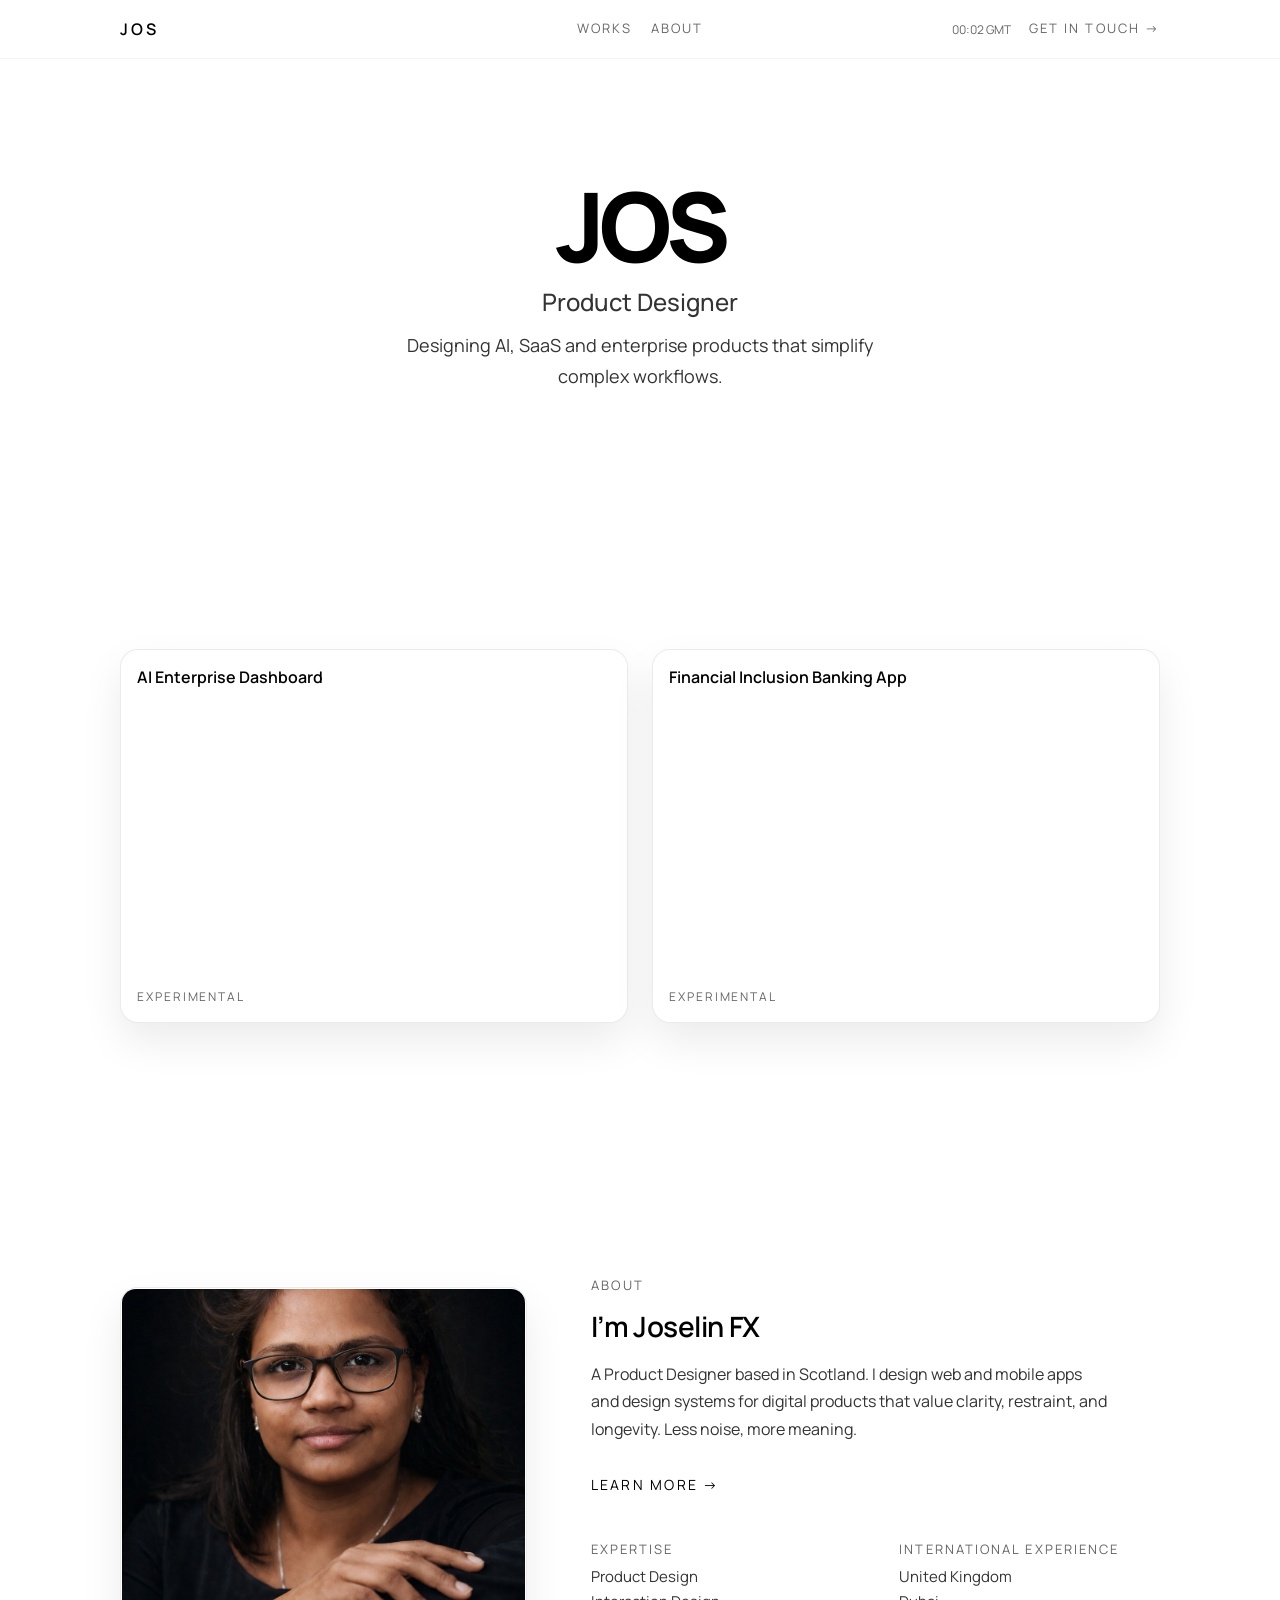
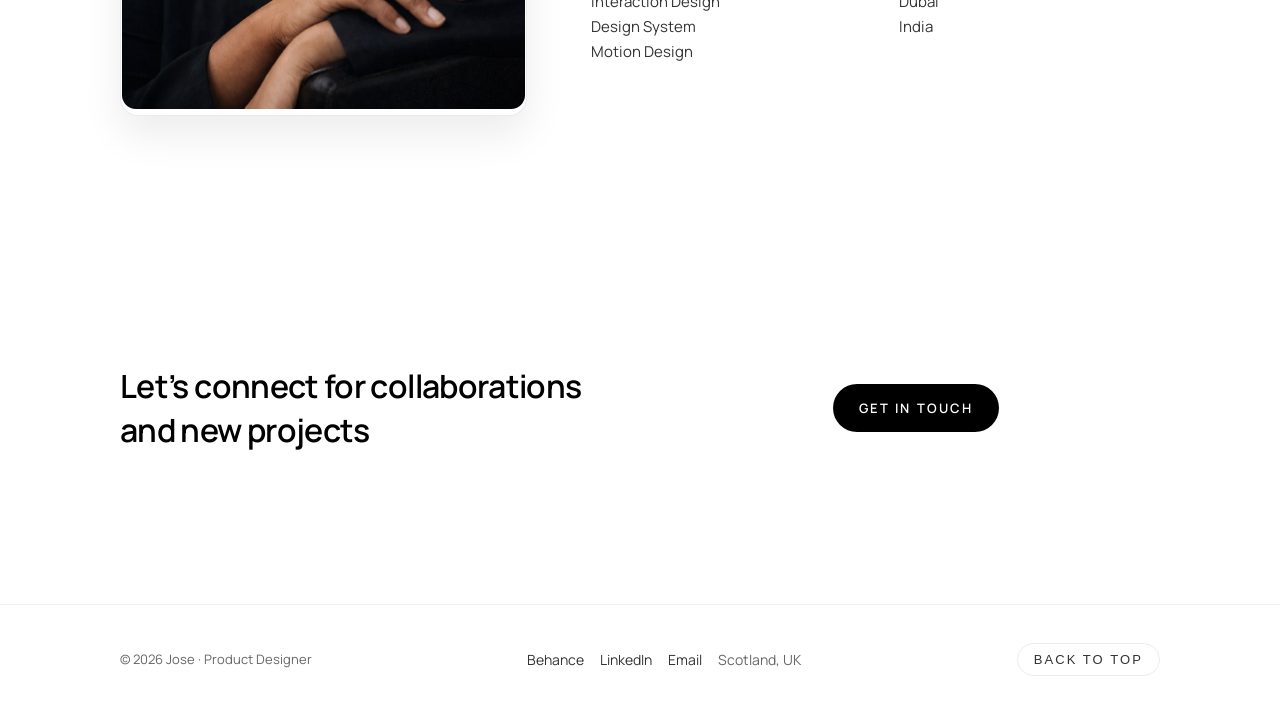
==== commit 350174ec: "update: fixed layout and styles" ====
--- a/index.html
+++ b/index.html
@@ -67,63 +67,58 @@
     <section id="works" class="section works" data-animate="section">
       <div class="container works__grid fade-up">
 
-        <article class="work-card">
-          <div class="work-card__meta">
-            <span class="work-card__title">AI Enterprise Dashboard</span>
-          </div>
-          <div class="work-card__image-wrapper image-reveal">
-            <!-- Thumbnail image for AI enterprise dashboard -->
-              <img src="images/Copilot_20260717_152650.png"
-                  alt="AI enterprise dashboard thumbnail" class="work-card__image" loading="lazy">
-          </div>
-          <div class="work-card__footer">
-            <span class="work-card__tag">experimental</span>
-          </div>
-        </article>
+        <!-- Card 1 Links to Sub-page -->
+        <a href="project_detail.html" class="work-card-wrapper">
+          <article class="work-card">
+            <div class="work-card__meta">
+              <span class="work-card__title">AI Enterprise Dashboard</span>
+            </div>
+            <div class="work-card__image-wrapper image-reveal">
+                <img src="images/Copilot_20260717_152650.png" alt="AI enterprise dashboard thumbnail" class="work-card__image" loading="lazy">
+            </div>
+            <div class="work-card__footer">
+              <span class="work-card__tag">experimental</span>
+            </div>
+          </article>
+        </a>
 
-        <article class="work-card">
-          <div class="work-card__meta">
-            <span class="work-card__title">Financial Inclusion Banking App</span>
-          </div>
-          <div class="work-card__image-wrapper image-reveal">
-            <img src="images/Copilot_20260717_152650.png"
-                 alt="Banking app" class="work-card__image work-card__image--phone" loading="lazy">
-          </div>
-          <div class="work-card__footer">
-            <span class="work-card__tag">experimental</span>
-          </div>
-        </article>
+        <!-- Card 2 Links to Sub-page -->
+        <a href="project_detail.html" class="work-card-wrapper">
+          <article class="work-card">
+            <div class="work-card__meta">
+              <span class="work-card__title">Financial Inclusion Banking App</span>
+            </div>
+            <div class="work-card__image-wrapper image-reveal">
+              <img src="images/Copilot_20260717_152650.png" alt="Banking app" class="work-card__image work-card__image--phone" loading="lazy">
+            </div>
+            <div class="work-card__footer">
+              <span class="work-card__tag">experimental</span>
+            </div>
+          </article>
+        </a>
 
       </div>
     </section>
 
-    <!-- ABOUT SECTION (with expertise + international experience) -->
+    <!-- ABOUT SECTION -->
     <section id="about" class="section about" data-animate="section">
       <div class="container about__grid">
 
         <div class="about__visual fade-in">
           <div class="about__portrait-card">
-            <img src="images/Copilot_20260716_170156.png"
-                 alt="Portrait" class="about__portrait" loading="lazy">
+            <img src="images/IMG_3312.PNG" alt="Portrait" class="about__portrait" loading="lazy">
           </div>
         </div>
 
         <div class="about__content fade-up">
           <p class="about__label">ABOUT</p>
-
-          <h2 class="about__title">
-            I’m Joselin FX
-          </h2>
-
+          <h2 class="about__title">I’m Joselin FX</h2>
           <p class="about__body">
-            A Product Designer based in Scotland. I design web and mobile apps and design systems for digital products that value clarity,
-            restraint, and longevity. Less noise, more meaning.
+            A Product Designer based in Scotland. I design web and mobile apps and design systems for digital products that value clarity, restraint, and longevity. Less noise, more meaning.
           </p>
-
           <a href="#contact" class="about__link">LEARN MORE →</a>
 
           <div class="about__meta-row">
-            <!-- Expertise -->
             <div class="about__meta-block">
               <p class="about__meta-label">EXPERTISE</p>
               <ul class="about__meta-list">
@@ -134,7 +129,6 @@
               </ul>
             </div>
 
-            <!-- International Experience -->
             <div class="about__meta-block">
               <p class="about__meta-label">INTERNATIONAL EXPERIENCE</p>
               <ul class="about__meta-list">
@@ -144,7 +138,6 @@
               </ul>
             </div>
           </div>
-
         </div>
 
       </div>
@@ -153,16 +146,12 @@
     <!-- CONTACT -->
     <section id="contact" class="section contact" data-animate="section">
       <div class="container contact__grid fade-up">
-
         <div class="contact__left">
           <h3 class="contact__title">Let’s connect for collaborations and new projects</h3>
         </div>
-
         <div class="contact__right">
-          <a href="mailto:fxjoselin@gmail.com?subject=Project%20Inquiry"
-             class="btn btn--primary magnetic">GET IN TOUCH</a>
+          <a href="mailto:fxjoselin@gmail.com?subject=Project%20Inquiry" class="btn btn--primary magnetic">GET IN TOUCH</a>
         </div>
-
       </div>
     </section>
 
@@ -172,18 +161,16 @@
   <footer class="footer">
     <div class="container footer__inner">
       <p class="footer__text">© 2026 Jose · Product Designer</p>
-
       <div class="footer__social">
         <a href="#" class="footer__link">Behance</a>
         <a href="#" class="footer__link">LinkedIn</a>
         <a href="mailto:fxjoselin@gmail.com" class="footer__link">Email</a>
         <span class="footer__country">Scotland, UK</span>
       </div>
-
       <button class="footer__top">Back to top</button>
     </div>
   </footer>
 
   <script src="script.js"></script>
 </body>
-</html>
+</html>
--- a/style.css
+++ b/style.css
@@ -5,7 +5,10 @@
   --bg: #ffffff;
   --text-primary: #000000;
   --text-secondary: #333333;
+  --text-muted: #666666;
+  --border: rgba(0, 0, 0, 0.08);
   --border-strong: rgba(0, 0, 0, 0.18);
+  --card: #ffffff;
 
   --radius-card: 18px;
   --radius-pill: 999px;
@@ -95,7 +98,6 @@
   position: relative;
 }
 
-.nav__left,
 .nav__center,
 .nav__right {
   display: flex;
@@ -158,7 +160,7 @@
   color: var(--text-muted);
 }
 
-/* Mobile nav */
+/* Mobile Dropdown Custom Adjustments */
 .nav__toggle {
   display: none;
   width: 40px;
@@ -197,26 +199,15 @@
   transform: translateY(-7px) rotate(-45deg);
 }
 
+/* FIXED DROPDOWN POSITION & BACKGROUND FIX */
 .nav__overlay {
   position: absolute;
-  /* This pushes the menu directly below the navbar container */
   top: 100%;
   left: 0;
   right: 0;
-  
-  /* 100% Solid White Background ensures NO text from behind bleeds through */
   background-color: #ffffff;
-  
-  /* Optional: If you prefer a modern blurred glass look instead, uncomment the lines below: */
-  /* background-color: rgba(255, 255, 255, 0.9); */
-  /* backdrop-filter: blur(20px); */
-  /* -webkit-backdrop-filter: blur(20px); */
-
-  /* Gives a clean separation border at the bottom of the dropdown menu */
   border-bottom: 1px solid rgba(0, 0, 0, 0.08);
-  box-shadow: 0 10px 30px rgba(0, 0, 0, 0.05);
-
-  padding: 40px var(--pad-mobile);
+  box-shadow: 0 15px 30px rgba(0, 0, 0, 0.06);
   opacity: 0;
   pointer-events: none;
   transform: translateY(-10px);
@@ -225,6 +216,7 @@
   display: flex;
   align-items: center;
   justify-content: center;
+  padding: 40px var(--pad-mobile);
 }
 
 .nav__overlay--open {
@@ -233,39 +225,19 @@
   transform: translateY(0);
 }
 
-.nav-menu {
-  /* Positions the menu directly below the navbar */
-  position: absolute;
-  top: 60px; /* Adjust this to match the exact height of your navbar */
-  left: 0;
-  width: 100%;
-  
-  /* The Magic Elements: Semi-transparent background + blur filter */
-  background-color: rgba(255, 255, 255, 0.75); /* White with 75% opacity */
-  backdrop-filter: blur(12px); /* Blurs the background text */
-  -webkit-backdrop-filter: blur(12px); /* Safari support */
-  
-  /* Ensures it floats strictly on top of the background text */
-  z-index: 999; 
-  
-  /* Optional styling for spacing */
-  padding: 20px;
-  box-shadow: 0 4px 10px rgba(0, 0, 0, 0.05);
-}
-
 .nav__overlay ul {
   list-style: none;
   padding: 0;
   margin: 0;
   display: flex;
   flex-direction: column;
-  gap: 16px;
+  gap: 20px;
   text-align: center;
 }
 
 .nav__overlay li a {
   display: inline-block;
-  font-size: clamp(12px, 3.5vw, 14px);
+  font-size: 14px;
   font-weight: 700;
   letter-spacing: 0.28em;
   text-transform: uppercase;
@@ -278,42 +250,19 @@
   color: var(--text-secondary);
 }
 
-.nav__overlay li a.nav-link--cta {
-  font-weight: 600;
-}
-
 @media (max-width: 1024px) {
-  .nav {
-    padding: 18px var(--pad-tablet);
-  }
+  .nav { padding: 18px var(--pad-tablet); }
 }
 
 @media (max-width: 768px) {
-  .nav {
-    padding: 18px var(--pad-mobile);
-  }
-
-  .nav__center,
-  .nav__time,
-  .nav__cta {
-    display: none;
-  }
-
-  .nav__toggle {
-    display: flex;
-  }
-
-  .nav__right {
-    gap: 12px;
-  }
-
-  .nav__brand {
-    z-index: 1001;
-  }
-}
-
-/* --------------------------------------------------
-   HERO — EXACTLY LIKE YOUR FRAMER SCREENSHOT
+  .nav { padding: 18px var(--pad-mobile); }
+  .nav__center, .nav__time, .nav__cta { display: none; }
+  .nav__toggle { display: flex; }
+  .nav__right { gap: 12px; }
+}
+
+/* --------------------------------------------------
+   HERO
 -------------------------------------------------- */
 .hero {
   padding-top: 160px;
@@ -331,13 +280,11 @@
 }
 
 .hero__title {
-  font-family: "Manrope", system-ui, sans-serif;
   font-size: clamp(72px, 10vw, 96px);
-  font-weight: 1200;
-  letter-spacing: -0.08em;
+  font-weight: 800;
+  letter-spacing: -0.06em;
   margin: 0;
   text-transform: uppercase;
-  font-feature-settings: "ss02" 1;
   color: var(--text-primary);
 }
 
@@ -363,6 +310,12 @@
   display: grid;
   grid-template-columns: repeat(2, minmax(0, 1fr));
   gap: 24px;
+}
+
+.work-card-wrapper {
+  text-decoration: none;
+  color: inherit;
+  display: block;
 }
 
 .work-card {
@@ -374,13 +327,12 @@
   transition: transform var(--transition-med), box-shadow var(--transition-med);
 }
 
-.work-card:hover {
+.work-card-wrapper:hover .work-card {
   transform: translateY(-6px);
   box-shadow: 0 24px 60px rgba(0, 0, 0, 0.12);
 }
 
 .work-card__meta {
-  margin: 0;
   padding: 16px;
 }
 
@@ -404,6 +356,7 @@
 .work-card__image-wrapper {
   border-radius: 14px;
   overflow: hidden;
+  margin: 0 16px;
 }
 
 .work-card__image {
@@ -415,13 +368,13 @@
   transition: transform var(--transition-med), filter var(--transition-med);
 }
 
-.work-card:hover .work-card__image {
+.work-card-wrapper:hover .work-card__image {
   transform: scale(1.03);
   filter: grayscale(0);
 }
 
 /* --------------------------------------------------
-   ABOUT SECTION (with expertise + international experience)
+   ABOUT SECTION
 -------------------------------------------------- */
 .about__grid {
   display: grid;
@@ -475,28 +428,14 @@
   color: var(--text-primary);
 }
 
-/* Expertise + International Experience */
 .about__meta-row {
   display: flex;
   gap: 48px;
   margin-top: 32px;
-  align-items: flex-start;
 }
 
 .about__meta-block {
   flex: 1;
-  margin-top: 0;
-}
-
-@media (max-width: 800px) {
-  .about__meta-row {
-    flex-direction: column;
-    gap: 20px;
-  }
-
-  .about__meta-block {
-    margin-top: 32px;
-  }
 }
 
 .about__meta-label {
@@ -519,8 +458,13 @@
   margin-bottom: 4px;
 }
 
-/* --------------------------------------------------
-   CONTACT
+@media (max-width: 800px) {
+  .about__grid { grid-template-columns: 1fr; }
+  .about__meta-row { flex-direction: column; gap: 20px; }
+}
+
+/* --------------------------------------------------
+   CONTACT & BUTTONS
 -------------------------------------------------- */
 .contact__grid {
   display: grid;
@@ -529,52 +473,17 @@
   align-items: center;
 }
 
-.contact__left {
-  display: flex;
-  align-items: center;
-}
-
-.contact__right {
-  display: flex;
-  justify-content: center;
-  align-items: center;
-}
-
 .contact__title {
   font-size: 32px;
   font-weight: 600;
   letter-spacing: -0.02em;
 }
 
-.contact__row {
-  display: flex;
-  flex-direction: column;
-  gap: 4px;
-}
-
-.contact__row-label {
-  font-size: 13px;
-  text-transform: uppercase;
-  letter-spacing: 0.16em;
-  color: var(--text-muted);
-}
-
-.contact__row-value {
-  font-size: 15px;
-  color: var(--text-secondary);
-  text-decoration: none;
-}
-
-.contact__row-value:hover {
-  color: var(--text-primary);
-}
-
-.contact__social {
-  display: flex;
-  gap: 12px;
-}
-
-/* Button */
+.contact__right {
+  display: flex;
+  justify-content: center;
+}
+
 .btn {
   display: inline-flex;
   align-items: center;
@@ -597,8 +506,12 @@
   box-shadow: 0 24px 60px rgba(0, 0, 0, 0.22);
 }
 
-/* --------------------------------------------------
-   FOOTER — Behance, LinkedIn, Email, Country
+@media (max-width: 800px) {
+  .contact__grid { grid-template-columns: 1fr; gap: 32px; }
+}
+
+/* --------------------------------------------------
+   FOOTER
 -------------------------------------------------- */
 .footer {
   border-top: 1px solid rgba(0, 0, 0, 0.06);
@@ -606,9 +519,6 @@
 }
 
 .footer__inner {
-  max-width: var(--max-width);
-  margin: 0 auto;
-  padding: 0 var(--pad-desktop);
   display: flex;
   align-items: center;
   justify-content: space-between;
@@ -657,13 +567,16 @@
   background-color: rgba(0, 0, 0, 0.04);
 }
 
+@media (max-width: 768px) {
+  .footer__inner { flex-direction: column; align-items: flex-start; gap: 16px; }
+}
+
 /* --------------------------------------------------
    ANIMATION INITIAL STATES
 -------------------------------------------------- */
 [data-animate="section"] .fade-up,
 [data-animate="section"] .fade-in,
-[data-animate="section"] .image-reveal,
-[data-animate="section"] .text-reveal {
+[data-animate="section"] .image-reveal {
   opacity: 0;
   transform: translateY(24px);
 }
@@ -673,52 +586,16 @@
 }
 
 /* --------------------------------------------------
-   RESPONSIVE
+   RESPONSIVE CONTAINERS
 -------------------------------------------------- */
 @media (max-width: 1024px) {
-  .container {
-    padding: 0 var(--pad-tablet);
-  }
-
-  .about__grid,
-  .contact__grid {
-    grid-template-columns: 1fr;
-  }
-
-  .works__grid {
-    grid-template-columns: 1fr;
-  }
-}
-
+  .container { padding: 0 var(--pad-tablet); }
+  .works__grid { grid-template-columns: 1fr; }
+}
 @media (max-width: 768px) {
-  .container {
-    padding: 0 var(--pad-mobile);
-  }
-
-  /* keep nav spacing consistent on small screens */
-  .nav__left {
-    gap: 18px;
-  }
-
-  .section {
-    padding: 100px 0;
-  }
-
-  .footer__inner {
-    flex-direction: column;
-    align-items: flex-start;
-    gap: 16px;
-  }
-}
-
+  .container { padding: 0 var(--pad-mobile); }
+  .section { padding: 100px 0; }
+}
 @media (max-width: 480px) {
-  .hero__title {
-    font-size: 64px;
-  }
-
-  .hero__subtitle,
-  .about__body,
-  .contact__title {
-    font-size: 15px;
-  }
-}
+  .hero__title { font-size: 64px; }
+}
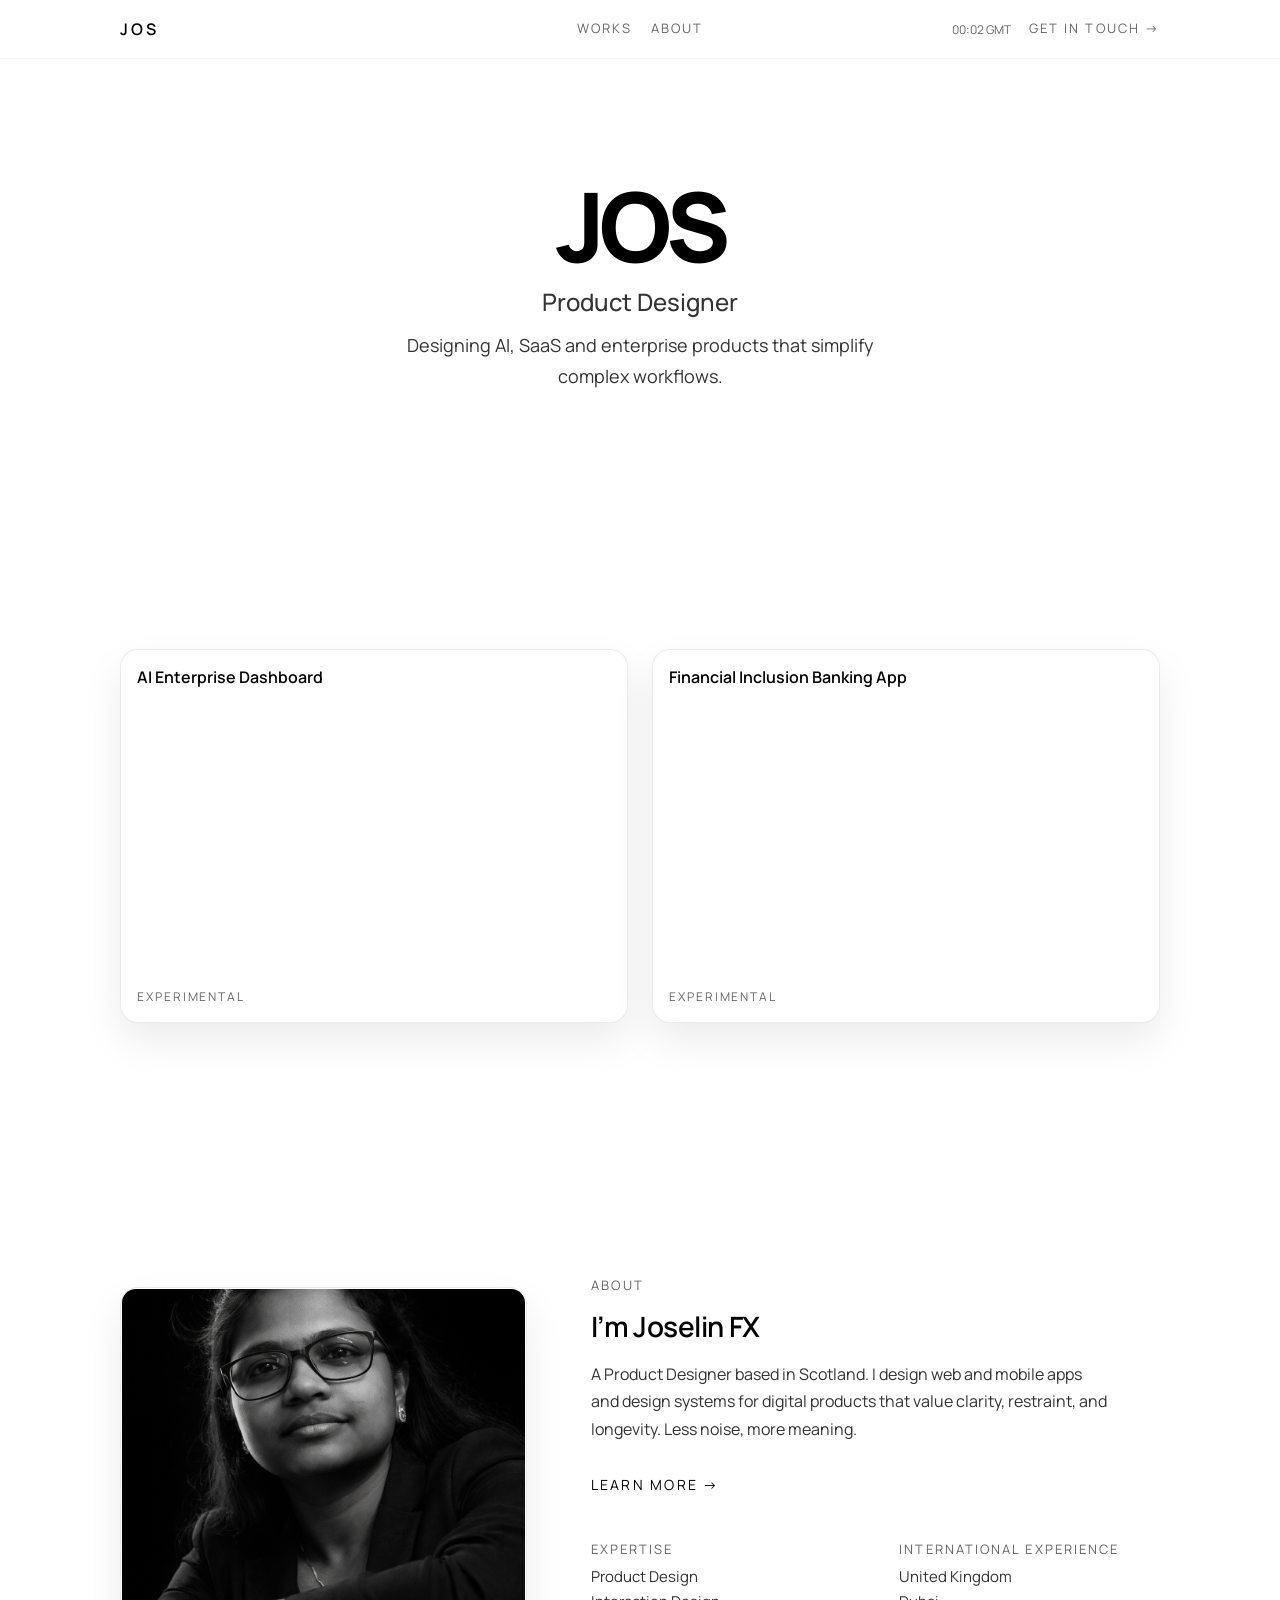
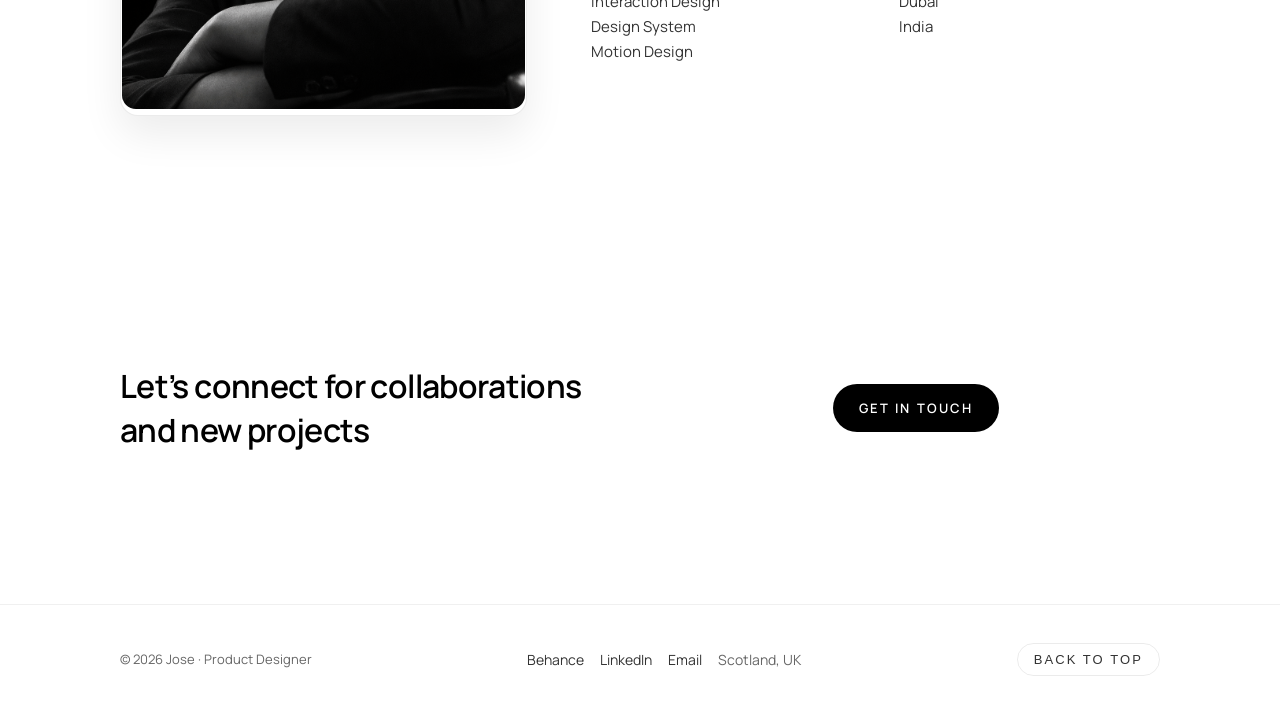
==== commit 101869c1: "update: fixed layout and styles" ====
--- a/index.html
+++ b/index.html
@@ -106,7 +106,7 @@
 
         <div class="about__visual fade-in">
           <div class="about__portrait-card">
-            <img src="images/IMG_3312.PNG" alt="Portrait" class="about__portrait" loading="lazy">
+            <img src="images/Copilot_20260716_170156.png" alt="Portrait" class="about__portrait" loading="lazy">
           </div>
         </div>
 
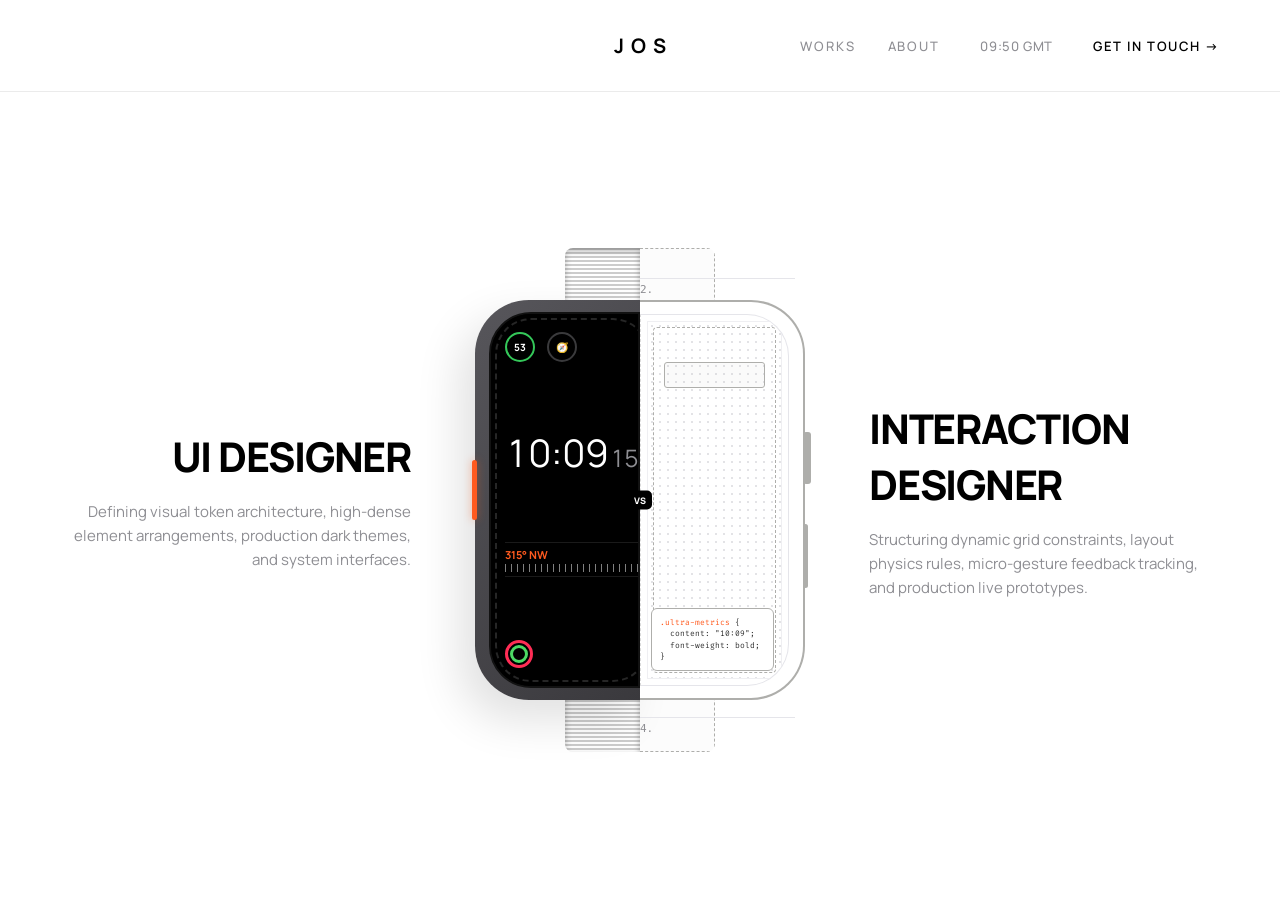
==== commit 53b38c5b: "update" ====
--- a/index.html
+++ b/index.html
@@ -3,174 +3,648 @@
 <head>
   <meta charset="UTF-8" />
   <meta name="viewport" content="width=device-width, initial-scale=1.0" />
-  <title>Jos | Product Designer</title>
-
-  <!-- Manrope font -->
+  <title>Jose | Portfolio</title>
+
+  <!-- Google Fonts: Manrope & Fira Code -->
   <link rel="preconnect" href="https://fonts.googleapis.com">
   <link rel="preconnect" href="https://fonts.gstatic.com" crossorigin>
-  <link href="https://fonts.googleapis.com/css2?family=Manrope:wght@300;400;500;600;700;800&display=swap" rel="stylesheet">
-
-  <link rel="stylesheet" href="style.css"/>
+  <link href="https://fonts.googleapis.com/css2?family=Fira+Code:wght@400;500&family=Manrope:wght@300;400;500;600;700;800&display=swap" rel="stylesheet">
+
+  <style>
+    /* --------------------------------------------------
+       DESIGN SYSTEM INITIALIZATION
+    -------------------------------------------------- */
+    :root {
+      --bg: #ffffff;
+      --text-primary: #000000;
+      --text-muted: #8e8e93;
+      --border: rgba(0, 0, 0, 0.08);
+      --max-width: 1440px;
+      --pad-desktop: 60px;
+      --pad-mobile: 24px;
+      
+      /* Apple Watch Ultra Hardware Tokens */
+      --titanium: #3a393d;
+      --titanium-light: #57565b;
+      --action-orange: #ff5a1f;
+      --wf-gray: #aeaeab;
+    }
+
+    *, *::before, *::after {
+      box-sizing: border-box;
+    }
+
+    body {
+      margin: 0;
+      font-family: "Manrope", system-ui, sans-serif;
+      background-color: var(--bg);
+      color: var(--text-primary);
+      -webkit-font-smoothing: antialiased;
+      overflow-x: hidden;
+    }
+
+    /* --------------------------------------------------
+       EXACT NAVIGATION ALIGNMENT MATRIX
+    -------------------------------------------------- */
+    .site-header {
+      position: fixed;
+      top: 0;
+      left: 0;
+      right: 0;
+      background-color: rgba(255, 255, 255, 0.9);
+      backdrop-filter: blur(20px);
+      border-bottom: 1px solid var(--border);
+      z-index: 1000;
+    }
+
+    .nav {
+      max-width: var(--max-width);
+      margin: 0 auto;
+      padding: 32px var(--pad-desktop);
+      display: grid;
+      /* Grid template splits layout into 3 balanced tracks to keep Brand center-locked */
+      grid-template-columns: 1fr auto 1fr;
+      align-items: center;
+    }
+
+    /* Left spacer: Balances right column to preserve center axis */
+    .nav__left-spacer {
+      display: flex;
+    }
+
+    /* Center Section: Core Brand Title Typography */
+    .nav__brand {
+      font-size: 20px;
+      font-weight: 700;
+      letter-spacing: 0.35em;
+      text-transform: uppercase;
+      text-decoration: none;
+      color: var(--text-primary);
+      padding-left: 0.35em; /* Compensates tracking push on final letter */
+    }
+
+    /* Right Section: Houses link clusters, Timezone stamp, and Action arrow */
+    .nav__right-actions {
+      display: flex;
+      align-items: center;
+      justify-content: flex-end;
+      gap: 40px;
+    }
+
+    .nav__links-group {
+      display: flex;
+      gap: 32px;
+    }
+
+    .nav__link {
+      font-size: 13px;
+      font-weight: 500;
+      letter-spacing: 0.15em;
+      text-transform: uppercase;
+      text-decoration: none;
+      color: var(--text-muted);
+      transition: color 0.2s ease;
+    }
+
+    .nav__link:hover {
+      color: var(--text-primary);
+    }
+
+    .nav__timezone {
+      font-size: 13px;
+      font-weight: 500;
+      letter-spacing: 0.05em;
+      color: var(--text-muted);
+    }
+
+    .nav__cta {
+      font-size: 13px;
+      font-weight: 600;
+      letter-spacing: 0.12em;
+      text-transform: uppercase;
+      text-decoration: none;
+      color: var(--text-primary);
+      display: inline-flex;
+      align-items: center;
+      gap: 8px;
+    }
+
+    /* --------------------------------------------------
+       HERO CONTAINER LAYOUT
+    -------------------------------------------------- */
+    .hero-section {
+      min-height: 100vh;
+      display: flex;
+      align-items: center;
+      justify-content: center;
+      padding: 160px var(--pad-desktop) 60px var(--pad-desktop);
+    }
+
+    .hero-container {
+      display: grid;
+      grid-template-columns: 1fr auto 1fr;
+      align-items: center;
+      width: 100%;
+      max-width: var(--max-width);
+      gap: 64px;
+    }
+
+    .hero-text-block h1 {
+      font-size: clamp(26px, 3.2vw, 42px);
+      font-weight: 800;
+      margin: 0 0 16px 0;
+      letter-spacing: -0.03em;
+      text-transform: uppercase;
+    }
+
+    .hero-text-block p {
+      font-size: 15px;
+      line-height: 1.6;
+      color: var(--text-muted);
+      margin: 0;
+      max-width: 360px;
+    }
+
+    .text-right { 
+      text-align: right; 
+      display: flex;
+      flex-direction: column;
+      align-items: flex-end;
+    }
+    
+    .text-left { 
+      text-align: left; 
+      display: flex;
+      flex-direction: column;
+      align-items: flex-start;
+    }
+
+    /* --------------------------------------------------
+       THE DUALITY SPLIT APPLE WATCH ULTRA MOCKUP
+    -------------------------------------------------- */
+    .apple-watch-canvas {
+      position: relative;
+      width: 330px;
+      height: 400px;
+      display: flex;
+      align-items: center;
+      justify-content: center;
+    }
+
+    /* Ultra Alpine/Trail Loop Straps */
+    .watch-strap-top, .watch-strap-bottom {
+      position: absolute;
+      left: 50%;
+      transform: translateX(-50%);
+      width: 150px;
+      height: 60px;
+      display: flex;
+      overflow: hidden;
+      z-index: 1;
+    }
+    .watch-strap-top { top: -52px; border-top-left-radius: 8px; border-top-right-radius: 8px; }
+    .watch-strap-bottom { bottom: -52px; border-bottom-left-radius: 8px; border-bottom-right-radius: 8px; }
+
+    .strap-half { width: 50%; height: 100%; }
+    .strap-half--ui { 
+      background: linear-gradient(90deg, #2a2b2f 0%, #3a3b40 100%);
+      box-shadow: inset 0 3px 6px rgba(0,0,0,0.3);
+      background-image: repeating-linear-gradient(0deg, transparent, transparent 2px, rgba(0,0,0,0.2) 2px, rgba(0,0,0,0.2) 4px);
+    }
+    .strap-half--ixd { border: 1px dashed var(--wf-gray); border-left: none; background: rgba(0, 0, 0, 0.01); }
+
+    /* Case Assembly Casing */
+    .watch-casing-chassis {
+      width: 100%;
+      height: 100%;
+      display: flex;
+      position: relative;
+      z-index: 2;
+      border-radius: 54px;
+    }
+
+    /* LEFT CASING: Matte Titanium Shell Body + Action Button Accent Profile */
+    .casing-half--ui {
+      width: 50%;
+      height: 100%;
+      background: linear-gradient(135deg, var(--titanium-light) 0%, var(--titanium) 100%);
+      padding: 12px 0px 12px 14px;
+      border-top-left-radius: 54px;
+      border-bottom-left-radius: 54px;
+      box-shadow: -15px 20px 45px rgba(0, 0, 0, 0.12);
+      position: relative;
+    }
+
+    .casing-half--ui::before {
+      content: "";
+      position: absolute;
+      left: -3px;
+      top: 40%;
+      width: 5px;
+      height: 60px;
+      background: var(--action-orange);
+      border-radius: 3px;
+      box-shadow: 0 0 8px rgba(255,90,31,0.4);
+    }
+
+    /* RIGHT CASING: Sketch Vector Outline Frame Blueprint */
+    .casing-half--ixd {
+      width: 50%;
+      height: 100%;
+      border: 2px solid var(--wf-gray);
+      border-left: none;
+      background: #ffffff;
+      padding: 12px 14px 12px 0px;
+      border-top-right-radius: 54px;
+      border-bottom-right-radius: 54px;
+      position: relative;
+    }
+
+    /* Wireframe Crown Guards Components */
+    .digital-crown-wf {
+      position: absolute;
+      right: -8px;
+      top: 130px;
+      width: 8px;
+      height: 52px;
+      background: var(--wf-gray);
+      border-radius: 3px;
+      z-index: 4;
+    }
+
+    .side-button-wf {
+      position: absolute;
+      right: -5px;
+      bottom: 110px;
+      width: 5px;
+      height: 64px;
+      background: var(--wf-gray);
+      border-radius: 3px;
+      z-index: 4;
+    }
+
+    /* Calibration Specs (2. and 4.) */
+    .spec-line-top, .spec-line-bottom {
+      position: absolute;
+      left: 0;
+      width: 155px;
+      height: 1px;
+      font-size: 11px;
+      color: var(--text-muted);
+      font-family: monospace;
+    }
+    .spec-line-top { top: -24px; padding-top: 4px; border-top: 1px solid #e5e5ea; }
+    .spec-line-bottom { bottom: -24px; padding-top: 4px; border-top: 1px solid #e5e5ea; }
+
+    /* Core Screen Matrix Glass Panel */
+    .internal-display-glass {
+      width: 100%;
+      height: 100%;
+      display: flex;
+      border-radius: 42px;
+      overflow: hidden;
+      position: relative;
+    }
+
+    .casing-half--ui .internal-display-glass {
+      background: #000000;
+      border-top-right-radius: 0;
+      border-bottom-right-radius: 0;
+      border: 2px solid #121212;
+    }
+
+    .casing-half--ixd .internal-display-glass {
+      background: #ffffff;
+      border: 1px solid #e5e5ea;
+      border-top-left-radius: 0;
+      border-bottom-left-radius: 0;
+      border-left: 1px dashed rgba(0, 0, 0, 0.15);
+    }
+
+    /* --------------------------------------------------
+       LEFT HALF SCREEN: HIGH-FIDELITY MODULAR ULTRA UI
+    -------------------------------------------------- */
+    .ui-screen-panel {
+      width: 200%;
+      height: 100%;
+      position: relative;
+      background: #000000;
+      padding: 18px 14px;
+      color: #ffffff;
+      display: flex;
+      flex-direction: column;
+      justify-content: space-between;
+    }
+
+    .ui-screen-panel::after {
+      content: "";
+      position: absolute;
+      inset: 4px;
+      border: 2px dashed rgba(255, 255, 255, 0.15);
+      border-radius: 36px;
+      pointer-events: none;
+    }
+
+    .ui-top-row {
+      display: flex;
+      gap: 12px;
+      z-index: 2;
+    }
+    .ui-comp-circle {
+      width: 30px;
+      height: 30px;
+      border-radius: 50%;
+      border: 2px solid #3a3a3c;
+      display: flex;
+      align-items: center;
+      justify-content: center;
+      font-size: 10px;
+      font-weight: 700;
+    }
+    .ui-comp-circle--temp { border-color: #34c759; color: #ffffff; }
+
+    .ui-clock-display {
+      font-size: 38px;
+      font-weight: 400;
+      font-variant-numeric: tabular-nums;
+      letter-spacing: -0.02em;
+      line-height: 1;
+      margin: 8px 0;
+      z-index: 2;
+    }
+    .ui-clock-display span {
+      color: var(--text-muted);
+      font-size: 24px;
+      margin-left: 2px;
+    }
+
+    .ui-center-compass-strip {
+      display: flex;
+      flex-direction: column;
+      gap: 2px;
+      z-index: 2;
+      border-top: 1px solid rgba(255,255,255,0.1);
+      border-bottom: 1px solid rgba(255,255,255,0.1);
+      padding: 4px 0;
+    }
+    .ui-compass-meta {
+      font-size: 11px;
+      font-weight: 700;
+      color: var(--action-orange);
+    }
+    .ui-compass-ticker {
+      height: 8px;
+      background: repeating-linear-gradient(90deg, #ffffff, #ffffff 1px, transparent 1px, transparent 6px);
+      opacity: 0.5;
+    }
+
+    .ui-bottom-row {
+      display: flex;
+      gap: 8px;
+      z-index: 2;
+    }
+    .ui-rings-graphic {
+      width: 28px;
+      height: 28px;
+      border: 3px solid #ff2d55;
+      border-radius: 50%;
+      position: relative;
+    }
+    .ui-rings-graphic::after {
+      content: "";
+      position: absolute;
+      inset: 2px;
+      border: 3px solid #4cd964;
+      border-radius: 50%;
+    }
+
+    /* --------------------------------------------------
+       RIGHT HALF SCREEN: TECHNICAL LAYOUT MATRIX
+    -------------------------------------------------- */
+    .ixd-wrapper {
+      position: relative;
+      width: 100%;
+      height: 100%;
+      overflow: hidden;
+    }
+
+    .dot-matrix-bg {
+      position: absolute;
+      inset: 6px;
+      background-image: radial-gradient(#d1d1d6 1px, transparent 1px);
+      background-size: 8px 8px;
+      opacity: 0.6;
+      z-index: 1;
+      border: 1px solid #e5e5ea;
+    }
+
+    .wf-skeleton-ui {
+      position: absolute;
+      inset: 12px;
+      border: 1px dashed var(--wf-gray);
+      border-radius: 4px;
+      z-index: 2;
+      display: flex;
+      flex-direction: column;
+      justify-content: space-between;
+      padding: 10px;
+    }
+
+    .wf-block-node {
+      width: 100%;
+      height: 26px;
+      border: 1px solid var(--wf-gray);
+      background: rgba(0,0,0,0.02);
+      border-radius: 3px;
+      margin-top: 24px;
+    }
+
+    .ixd-code-spec {
+      position: absolute;
+      bottom: 14px;
+      left: 10px;
+      right: 14px;
+      background: #ffffff;
+      border: 1px solid var(--wf-gray);
+      border-radius: 6px;
+      padding: 8px;
+      font-family: 'Fira Code', monospace;
+      font-size: 8px;
+      line-height: 1.4;
+      color: #333333;
+      z-index: 4;
+    }
+
+    .axis-center-marker {
+      position: absolute;
+      left: 50%;
+      top: 50%;
+      transform: translate(-50%, -50%);
+      font-size: 9px;
+      font-weight: 800;
+      color: #ffffff;
+      background: #000000;
+      padding: 3px 6px;
+      border-radius: 5px;
+      z-index: 10;
+    }
+
+    /* --------------------------------------------------
+       RESPONSIVE HANDLING
+    -------------------------------------------------- */
+    @media (max-width: 960px) {
+      .nav {
+        grid-template-columns: 1fr;
+        gap: 16px;
+        padding: 24px var(--pad-mobile);
+      }
+      .nav__left-spacer { display: none; }
+      .nav__brand { text-align: center; }
+      .nav__right-actions {
+        justify-content: center;
+        gap: 24px;
+        flex-wrap: wrap;
+      }
+      .hero-container {
+        grid-template-columns: 1fr;
+        gap: 40px;
+      }
+      .apple-watch-canvas {
+        grid-row: 1;
+        margin: 40px auto;
+      }
+      .text-right, .text-left { text-align: center; align-items: center; }
+      .hero-section { padding: 200px var(--pad-mobile) 40px var(--pad-mobile); }
+    }
+  </style>
 </head>
 <body>
 
-  <div class="cursor"></div>
-
-  <!-- NAVIGATION -->
+  <!-- FIXED SCREENSHOT REPLICA NAVIGATION STRIP -->
   <header class="site-header">
     <nav class="nav">
-      <a href="#hero" class="nav__brand">JOS</a>
-
-      <div class="nav__center">
-        <a href="#works" class="nav-link">WORKS</a>
-        <a href="#about" class="nav-link">ABOUT</a>
+      
+      <!-- Balance Anchor Block -->
+      <div class="nav__left-spacer"></div>
+
+      <!-- Center Typography Brand -->
+      <a href="#" class="nav__brand">JOS</a>
+
+      <!-- Right Action Cluster Layout Array -->
+      <div class="nav__right-actions">
+        <div class="nav__links-group">
+          <a href="#works" class="nav__link">Works</a>
+          <a href="#about" class="nav__link">About</a>
+        </div>
+        <div class="nav__timezone">09:50 GMT</div>
+        <a href="#contact" class="nav__cta">Get in Touch &rarr;</a>
       </div>
 
-      <div class="nav__right">
-        <span class="nav__time" id="nav-time">18:53 GMT</span>
-        <a href="#contact" class="nav-link nav__cta">GET IN TOUCH →</a>
-        <button class="nav__toggle" aria-label="Open navigation menu" aria-expanded="false">
-          <span></span>
-          <span></span>
-          <span></span>
-        </button>
-      </div>
-
-      <div class="nav__overlay" aria-hidden="true">
-        <ul>
-          <li><a href="#works" class="nav-link">Work</a></li>
-          <li><a href="#about" class="nav-link">About</a></li>
-          <li><a href="#contact" class="nav-link nav-link--cta">Get in Touch →</a></li>
-        </ul>
-      </div>
     </nav>
   </header>
 
   <main>
-
-    <!-- HERO SECTION -->
-    <section id="hero" class="section hero" data-animate="section">
-      <div class="container hero__grid">
-
-        <div class="hero__content fade-up">
-          <h1 class="hero__title">JOS</h1>
-          <p class="hero__role">Product Designer</p>
-          <p class="hero__subtitle">
-            Designing AI, SaaS and enterprise products that simplify complex workflows.
-          </p>
+    <section class="hero-section">
+      <div class="hero-container">
+        
+        <!-- UI Description Side Deck -->
+        <div class="hero-text-block text-right">
+          <h1>UI Designer</h1>
+          <p>Defining visual token architecture, high-dense element arrangements, production dark themes, and system interfaces.</p>
+        </div>
+
+        <!-- Center Stage Composite Screen Assembly -->
+        <div class="apple-watch-canvas">
+
+          <!-- External Fabric Loops -->
+          <div class="watch-strap-top">
+            <div class="strap-half strap-half--ui"></div>
+            <div class="strap-half strap-half--ixd"></div>
+          </div>
+          <div class="watch-strap-bottom">
+            <div class="strap-half strap-half--ui"></div>
+            <div class="strap-half strap-half--ixd"></div>
+          </div>
+
+          <!-- Split Core Node Indicator -->
+          <div class="axis-center-marker">VS</div>
+
+          <!-- Master Casing Chassis Frame -->
+          <div class="watch-casing-chassis">
+            
+            <!-- LEFT HALF: Premium Industrial Titanium Structure + Complex Modular Face -->
+            <div class="casing-half--ui">
+              <div class="internal-display-glass">
+                <div class="ui-screen-panel">
+                  
+                  <!-- Header Complications row -->
+                  <div class="ui-top-row">
+                    <div class="ui-comp-circle ui-comp-circle--temp">53</div>
+                    <div class="ui-comp-circle">🧭</div>
+                  </div>
+
+                  <!-- Center Digital Reading matrix -->
+                  <div class="ui-clock-display">10:09<span>15</span></div>
+
+                  <!-- Middle Compass Heading Array -->
+                  <div class="ui-center-compass-strip">
+                    <div class="ui-compass-meta">315° NW</div>
+                    <div class="ui-compass-ticker"></div>
+                  </div>
+
+                  <!-- Ring Activity Badge -->
+                  <div class="ui-bottom-row">
+                    <div class="ui-rings-graphic"></div>
+                  </div>
+
+                </div>
+              </div>
+            </div>
+
+            <!-- RIGHT HALF: Strict System Blueprint Frame & Dot Grid Matrix Sheet -->
+            <div class="casing-half--ixd">
+              <!-- Outline Physical Hardware button items -->
+              <div class="digital-crown-wf"></div>
+              <div class="side-button-wf"></div>
+              
+              <!-- Guideline annotations -->
+              <div class="spec-line-top">2.</div>
+              <div class="spec-line-bottom">4.</div>
+              
+              <div class="internal-display-glass">
+                <div class="ixd-wrapper">
+                  <!-- Blueprint Dots sheet backing -->
+                  <div class="dot-matrix-bg"></div>
+
+                  <!-- Blueprint skeletal element bounds -->
+                  <div class="wf-skeleton-ui">
+                    <div class="wf-block-node"></div>
+                  </div>
+
+                  <!-- Code Layout Spec Overlay Inside Frame -->
+                  <div class="ixd-code-spec">
+                    <div><span style="color: var(--action-orange);">.ultra-metrics</span> {</div>
+                    <div>&nbsp;&nbsp;content: "10:09";</div>
+                    <div>&nbsp;&nbsp;font-weight: bold;</div>
+                    <div>}</div>
+                  </div>
+                </div>
+              </div>
+            </div>
+
+          </div><!-- End Watch Chassis Shell -->
+          
+        </div><!-- End Watch Canvas Container -->
+
+        <!-- IxD Description Side Deck -->
+        <div class="hero-text-block text-left">
+          <h1>Interaction Designer</h1>
+          <p>Structuring dynamic grid constraints, layout physics rules, micro-gesture feedback tracking, and production live prototypes.</p>
         </div>
 
       </div>
     </section>
-
-    <!-- PROJECT CARDS BELOW HERO -->
-    <section id="works" class="section works" data-animate="section">
-      <div class="container works__grid fade-up">
-
-        <!-- Card 1 Links to Sub-page -->
-        <a href="project_detail.html" class="work-card-wrapper">
-          <article class="work-card">
-            <div class="work-card__meta">
-              <span class="work-card__title">AI Enterprise Dashboard</span>
-            </div>
-            <div class="work-card__image-wrapper image-reveal">
-                <img src="images/Copilot_20260717_152650.png" alt="AI enterprise dashboard thumbnail" class="work-card__image" loading="lazy">
-            </div>
-            <div class="work-card__footer">
-              <span class="work-card__tag">experimental</span>
-            </div>
-          </article>
-        </a>
-
-        <!-- Card 2 Links to Sub-page -->
-        <a href="project_detail.html" class="work-card-wrapper">
-          <article class="work-card">
-            <div class="work-card__meta">
-              <span class="work-card__title">Financial Inclusion Banking App</span>
-            </div>
-            <div class="work-card__image-wrapper image-reveal">
-              <img src="images/Copilot_20260717_152650.png" alt="Banking app" class="work-card__image work-card__image--phone" loading="lazy">
-            </div>
-            <div class="work-card__footer">
-              <span class="work-card__tag">experimental</span>
-            </div>
-          </article>
-        </a>
-
-      </div>
-    </section>
-
-    <!-- ABOUT SECTION -->
-    <section id="about" class="section about" data-animate="section">
-      <div class="container about__grid">
-
-        <div class="about__visual fade-in">
-          <div class="about__portrait-card">
-            <img src="images/Copilot_20260716_170156.png" alt="Portrait" class="about__portrait" loading="lazy">
-          </div>
-        </div>
-
-        <div class="about__content fade-up">
-          <p class="about__label">ABOUT</p>
-          <h2 class="about__title">I’m Joselin FX</h2>
-          <p class="about__body">
-            A Product Designer based in Scotland. I design web and mobile apps and design systems for digital products that value clarity, restraint, and longevity. Less noise, more meaning.
-          </p>
-          <a href="#contact" class="about__link">LEARN MORE →</a>
-
-          <div class="about__meta-row">
-            <div class="about__meta-block">
-              <p class="about__meta-label">EXPERTISE</p>
-              <ul class="about__meta-list">
-                <li>Product Design</li>
-                <li>Interaction Design</li>
-                <li>Design System</li>
-                <li>Motion Design</li>
-              </ul>
-            </div>
-
-            <div class="about__meta-block">
-              <p class="about__meta-label">INTERNATIONAL EXPERIENCE</p>
-              <ul class="about__meta-list">
-                <li>United Kingdom</li>
-                <li>Dubai</li>
-                <li>India</li>
-              </ul>
-            </div>
-          </div>
-        </div>
-
-      </div>
-    </section>
-
-    <!-- CONTACT -->
-    <section id="contact" class="section contact" data-animate="section">
-      <div class="container contact__grid fade-up">
-        <div class="contact__left">
-          <h3 class="contact__title">Let’s connect for collaborations and new projects</h3>
-        </div>
-        <div class="contact__right">
-          <a href="mailto:fxjoselin@gmail.com?subject=Project%20Inquiry" class="btn btn--primary magnetic">GET IN TOUCH</a>
-        </div>
-      </div>
-    </section>
-
   </main>
 
-  <!-- FOOTER -->
-  <footer class="footer">
-    <div class="container footer__inner">
-      <p class="footer__text">© 2026 Jose · Product Designer</p>
-      <div class="footer__social">
-        <a href="#" class="footer__link">Behance</a>
-        <a href="#" class="footer__link">LinkedIn</a>
-        <a href="mailto:fxjoselin@gmail.com" class="footer__link">Email</a>
-        <span class="footer__country">Scotland, UK</span>
-      </div>
-      <button class="footer__top">Back to top</button>
-    </div>
-  </footer>
-
-  <script src="script.js"></script>
 </body>
 </html>
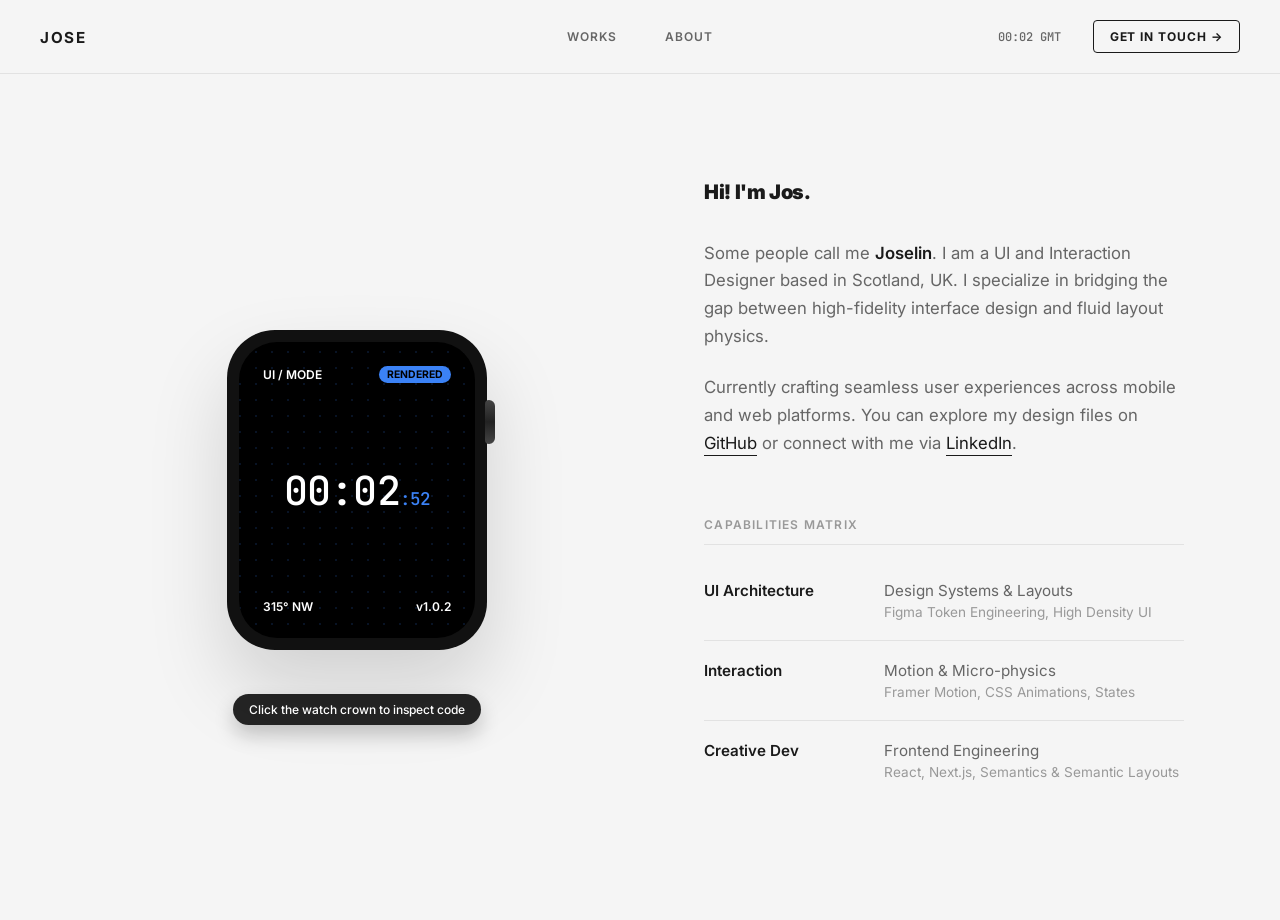
==== commit 66b832b8: "update" ====
--- a/index.html
+++ b/index.html
@@ -1,650 +1,142 @@
 <!DOCTYPE html>
 <html lang="en">
 <head>
-  <meta charset="UTF-8" />
-  <meta name="viewport" content="width=device-width, initial-scale=1.0" />
-  <title>Jose | Portfolio</title>
-
-  <!-- Google Fonts: Manrope & Fira Code -->
-  <link rel="preconnect" href="https://fonts.googleapis.com">
-  <link rel="preconnect" href="https://fonts.gstatic.com" crossorigin>
-  <link href="https://fonts.googleapis.com/css2?family=Fira+Code:wght@400;500&family=Manrope:wght@300;400;500;600;700;800&display=swap" rel="stylesheet">
-
-  <style>
-    /* --------------------------------------------------
-       DESIGN SYSTEM INITIALIZATION
-    -------------------------------------------------- */
-    :root {
-      --bg: #ffffff;
-      --text-primary: #000000;
-      --text-muted: #8e8e93;
-      --border: rgba(0, 0, 0, 0.08);
-      --max-width: 1440px;
-      --pad-desktop: 60px;
-      --pad-mobile: 24px;
-      
-      /* Apple Watch Ultra Hardware Tokens */
-      --titanium: #3a393d;
-      --titanium-light: #57565b;
-      --action-orange: #ff5a1f;
-      --wf-gray: #aeaeab;
-    }
-
-    *, *::before, *::after {
-      box-sizing: border-box;
-    }
-
-    body {
-      margin: 0;
-      font-family: "Manrope", system-ui, sans-serif;
-      background-color: var(--bg);
-      color: var(--text-primary);
-      -webkit-font-smoothing: antialiased;
-      overflow-x: hidden;
-    }
-
-    /* --------------------------------------------------
-       EXACT NAVIGATION ALIGNMENT MATRIX
-    -------------------------------------------------- */
-    .site-header {
-      position: fixed;
-      top: 0;
-      left: 0;
-      right: 0;
-      background-color: rgba(255, 255, 255, 0.9);
-      backdrop-filter: blur(20px);
-      border-bottom: 1px solid var(--border);
-      z-index: 1000;
-    }
-
-    .nav {
-      max-width: var(--max-width);
-      margin: 0 auto;
-      padding: 32px var(--pad-desktop);
-      display: grid;
-      /* Grid template splits layout into 3 balanced tracks to keep Brand center-locked */
-      grid-template-columns: 1fr auto 1fr;
-      align-items: center;
-    }
-
-    /* Left spacer: Balances right column to preserve center axis */
-    .nav__left-spacer {
-      display: flex;
-    }
-
-    /* Center Section: Core Brand Title Typography */
-    .nav__brand {
-      font-size: 20px;
-      font-weight: 700;
-      letter-spacing: 0.35em;
-      text-transform: uppercase;
-      text-decoration: none;
-      color: var(--text-primary);
-      padding-left: 0.35em; /* Compensates tracking push on final letter */
-    }
-
-    /* Right Section: Houses link clusters, Timezone stamp, and Action arrow */
-    .nav__right-actions {
-      display: flex;
-      align-items: center;
-      justify-content: flex-end;
-      gap: 40px;
-    }
-
-    .nav__links-group {
-      display: flex;
-      gap: 32px;
-    }
-
-    .nav__link {
-      font-size: 13px;
-      font-weight: 500;
-      letter-spacing: 0.15em;
-      text-transform: uppercase;
-      text-decoration: none;
-      color: var(--text-muted);
-      transition: color 0.2s ease;
-    }
-
-    .nav__link:hover {
-      color: var(--text-primary);
-    }
-
-    .nav__timezone {
-      font-size: 13px;
-      font-weight: 500;
-      letter-spacing: 0.05em;
-      color: var(--text-muted);
-    }
-
-    .nav__cta {
-      font-size: 13px;
-      font-weight: 600;
-      letter-spacing: 0.12em;
-      text-transform: uppercase;
-      text-decoration: none;
-      color: var(--text-primary);
-      display: inline-flex;
-      align-items: center;
-      gap: 8px;
-    }
-
-    /* --------------------------------------------------
-       HERO CONTAINER LAYOUT
-    -------------------------------------------------- */
-    .hero-section {
-      min-height: 100vh;
-      display: flex;
-      align-items: center;
-      justify-content: center;
-      padding: 160px var(--pad-desktop) 60px var(--pad-desktop);
-    }
-
-    .hero-container {
-      display: grid;
-      grid-template-columns: 1fr auto 1fr;
-      align-items: center;
-      width: 100%;
-      max-width: var(--max-width);
-      gap: 64px;
-    }
-
-    .hero-text-block h1 {
-      font-size: clamp(26px, 3.2vw, 42px);
-      font-weight: 800;
-      margin: 0 0 16px 0;
-      letter-spacing: -0.03em;
-      text-transform: uppercase;
-    }
-
-    .hero-text-block p {
-      font-size: 15px;
-      line-height: 1.6;
-      color: var(--text-muted);
-      margin: 0;
-      max-width: 360px;
-    }
-
-    .text-right { 
-      text-align: right; 
-      display: flex;
-      flex-direction: column;
-      align-items: flex-end;
-    }
-    
-    .text-left { 
-      text-align: left; 
-      display: flex;
-      flex-direction: column;
-      align-items: flex-start;
-    }
-
-    /* --------------------------------------------------
-       THE DUALITY SPLIT APPLE WATCH ULTRA MOCKUP
-    -------------------------------------------------- */
-    .apple-watch-canvas {
-      position: relative;
-      width: 330px;
-      height: 400px;
-      display: flex;
-      align-items: center;
-      justify-content: center;
-    }
-
-    /* Ultra Alpine/Trail Loop Straps */
-    .watch-strap-top, .watch-strap-bottom {
-      position: absolute;
-      left: 50%;
-      transform: translateX(-50%);
-      width: 150px;
-      height: 60px;
-      display: flex;
-      overflow: hidden;
-      z-index: 1;
-    }
-    .watch-strap-top { top: -52px; border-top-left-radius: 8px; border-top-right-radius: 8px; }
-    .watch-strap-bottom { bottom: -52px; border-bottom-left-radius: 8px; border-bottom-right-radius: 8px; }
-
-    .strap-half { width: 50%; height: 100%; }
-    .strap-half--ui { 
-      background: linear-gradient(90deg, #2a2b2f 0%, #3a3b40 100%);
-      box-shadow: inset 0 3px 6px rgba(0,0,0,0.3);
-      background-image: repeating-linear-gradient(0deg, transparent, transparent 2px, rgba(0,0,0,0.2) 2px, rgba(0,0,0,0.2) 4px);
-    }
-    .strap-half--ixd { border: 1px dashed var(--wf-gray); border-left: none; background: rgba(0, 0, 0, 0.01); }
-
-    /* Case Assembly Casing */
-    .watch-casing-chassis {
-      width: 100%;
-      height: 100%;
-      display: flex;
-      position: relative;
-      z-index: 2;
-      border-radius: 54px;
-    }
-
-    /* LEFT CASING: Matte Titanium Shell Body + Action Button Accent Profile */
-    .casing-half--ui {
-      width: 50%;
-      height: 100%;
-      background: linear-gradient(135deg, var(--titanium-light) 0%, var(--titanium) 100%);
-      padding: 12px 0px 12px 14px;
-      border-top-left-radius: 54px;
-      border-bottom-left-radius: 54px;
-      box-shadow: -15px 20px 45px rgba(0, 0, 0, 0.12);
-      position: relative;
-    }
-
-    .casing-half--ui::before {
-      content: "";
-      position: absolute;
-      left: -3px;
-      top: 40%;
-      width: 5px;
-      height: 60px;
-      background: var(--action-orange);
-      border-radius: 3px;
-      box-shadow: 0 0 8px rgba(255,90,31,0.4);
-    }
-
-    /* RIGHT CASING: Sketch Vector Outline Frame Blueprint */
-    .casing-half--ixd {
-      width: 50%;
-      height: 100%;
-      border: 2px solid var(--wf-gray);
-      border-left: none;
-      background: #ffffff;
-      padding: 12px 14px 12px 0px;
-      border-top-right-radius: 54px;
-      border-bottom-right-radius: 54px;
-      position: relative;
-    }
-
-    /* Wireframe Crown Guards Components */
-    .digital-crown-wf {
-      position: absolute;
-      right: -8px;
-      top: 130px;
-      width: 8px;
-      height: 52px;
-      background: var(--wf-gray);
-      border-radius: 3px;
-      z-index: 4;
-    }
-
-    .side-button-wf {
-      position: absolute;
-      right: -5px;
-      bottom: 110px;
-      width: 5px;
-      height: 64px;
-      background: var(--wf-gray);
-      border-radius: 3px;
-      z-index: 4;
-    }
-
-    /* Calibration Specs (2. and 4.) */
-    .spec-line-top, .spec-line-bottom {
-      position: absolute;
-      left: 0;
-      width: 155px;
-      height: 1px;
-      font-size: 11px;
-      color: var(--text-muted);
-      font-family: monospace;
-    }
-    .spec-line-top { top: -24px; padding-top: 4px; border-top: 1px solid #e5e5ea; }
-    .spec-line-bottom { bottom: -24px; padding-top: 4px; border-top: 1px solid #e5e5ea; }
-
-    /* Core Screen Matrix Glass Panel */
-    .internal-display-glass {
-      width: 100%;
-      height: 100%;
-      display: flex;
-      border-radius: 42px;
-      overflow: hidden;
-      position: relative;
-    }
-
-    .casing-half--ui .internal-display-glass {
-      background: #000000;
-      border-top-right-radius: 0;
-      border-bottom-right-radius: 0;
-      border: 2px solid #121212;
-    }
-
-    .casing-half--ixd .internal-display-glass {
-      background: #ffffff;
-      border: 1px solid #e5e5ea;
-      border-top-left-radius: 0;
-      border-bottom-left-radius: 0;
-      border-left: 1px dashed rgba(0, 0, 0, 0.15);
-    }
-
-    /* --------------------------------------------------
-       LEFT HALF SCREEN: HIGH-FIDELITY MODULAR ULTRA UI
-    -------------------------------------------------- */
-    .ui-screen-panel {
-      width: 200%;
-      height: 100%;
-      position: relative;
-      background: #000000;
-      padding: 18px 14px;
-      color: #ffffff;
-      display: flex;
-      flex-direction: column;
-      justify-content: space-between;
-    }
-
-    .ui-screen-panel::after {
-      content: "";
-      position: absolute;
-      inset: 4px;
-      border: 2px dashed rgba(255, 255, 255, 0.15);
-      border-radius: 36px;
-      pointer-events: none;
-    }
-
-    .ui-top-row {
-      display: flex;
-      gap: 12px;
-      z-index: 2;
-    }
-    .ui-comp-circle {
-      width: 30px;
-      height: 30px;
-      border-radius: 50%;
-      border: 2px solid #3a3a3c;
-      display: flex;
-      align-items: center;
-      justify-content: center;
-      font-size: 10px;
-      font-weight: 700;
-    }
-    .ui-comp-circle--temp { border-color: #34c759; color: #ffffff; }
-
-    .ui-clock-display {
-      font-size: 38px;
-      font-weight: 400;
-      font-variant-numeric: tabular-nums;
-      letter-spacing: -0.02em;
-      line-height: 1;
-      margin: 8px 0;
-      z-index: 2;
-    }
-    .ui-clock-display span {
-      color: var(--text-muted);
-      font-size: 24px;
-      margin-left: 2px;
-    }
-
-    .ui-center-compass-strip {
-      display: flex;
-      flex-direction: column;
-      gap: 2px;
-      z-index: 2;
-      border-top: 1px solid rgba(255,255,255,0.1);
-      border-bottom: 1px solid rgba(255,255,255,0.1);
-      padding: 4px 0;
-    }
-    .ui-compass-meta {
-      font-size: 11px;
-      font-weight: 700;
-      color: var(--action-orange);
-    }
-    .ui-compass-ticker {
-      height: 8px;
-      background: repeating-linear-gradient(90deg, #ffffff, #ffffff 1px, transparent 1px, transparent 6px);
-      opacity: 0.5;
-    }
-
-    .ui-bottom-row {
-      display: flex;
-      gap: 8px;
-      z-index: 2;
-    }
-    .ui-rings-graphic {
-      width: 28px;
-      height: 28px;
-      border: 3px solid #ff2d55;
-      border-radius: 50%;
-      position: relative;
-    }
-    .ui-rings-graphic::after {
-      content: "";
-      position: absolute;
-      inset: 2px;
-      border: 3px solid #4cd964;
-      border-radius: 50%;
-    }
-
-    /* --------------------------------------------------
-       RIGHT HALF SCREEN: TECHNICAL LAYOUT MATRIX
-    -------------------------------------------------- */
-    .ixd-wrapper {
-      position: relative;
-      width: 100%;
-      height: 100%;
-      overflow: hidden;
-    }
-
-    .dot-matrix-bg {
-      position: absolute;
-      inset: 6px;
-      background-image: radial-gradient(#d1d1d6 1px, transparent 1px);
-      background-size: 8px 8px;
-      opacity: 0.6;
-      z-index: 1;
-      border: 1px solid #e5e5ea;
-    }
-
-    .wf-skeleton-ui {
-      position: absolute;
-      inset: 12px;
-      border: 1px dashed var(--wf-gray);
-      border-radius: 4px;
-      z-index: 2;
-      display: flex;
-      flex-direction: column;
-      justify-content: space-between;
-      padding: 10px;
-    }
-
-    .wf-block-node {
-      width: 100%;
-      height: 26px;
-      border: 1px solid var(--wf-gray);
-      background: rgba(0,0,0,0.02);
-      border-radius: 3px;
-      margin-top: 24px;
-    }
-
-    .ixd-code-spec {
-      position: absolute;
-      bottom: 14px;
-      left: 10px;
-      right: 14px;
-      background: #ffffff;
-      border: 1px solid var(--wf-gray);
-      border-radius: 6px;
-      padding: 8px;
-      font-family: 'Fira Code', monospace;
-      font-size: 8px;
-      line-height: 1.4;
-      color: #333333;
-      z-index: 4;
-    }
-
-    .axis-center-marker {
-      position: absolute;
-      left: 50%;
-      top: 50%;
-      transform: translate(-50%, -50%);
-      font-size: 9px;
-      font-weight: 800;
-      color: #ffffff;
-      background: #000000;
-      padding: 3px 6px;
-      border-radius: 5px;
-      z-index: 10;
-    }
-
-    /* --------------------------------------------------
-       RESPONSIVE HANDLING
-    -------------------------------------------------- */
-    @media (max-width: 960px) {
-      .nav {
-        grid-template-columns: 1fr;
-        gap: 16px;
-        padding: 24px var(--pad-mobile);
-      }
-      .nav__left-spacer { display: none; }
-      .nav__brand { text-align: center; }
-      .nav__right-actions {
-        justify-content: center;
-        gap: 24px;
-        flex-wrap: wrap;
-      }
-      .hero-container {
-        grid-template-columns: 1fr;
-        gap: 40px;
-      }
-      .apple-watch-canvas {
-        grid-row: 1;
-        margin: 40px auto;
-      }
-      .text-right, .text-left { text-align: center; align-items: center; }
-      .hero-section { padding: 200px var(--pad-mobile) 40px var(--pad-mobile); }
-    }
-  </style>
+  <meta charset="UTF-8">
+  <meta name="viewport" content="width=device-width, initial-scale=1.0">
+  <title>UI & Interaction Portfolio</title>
+  <link rel="stylesheet" href="style.css">
 </head>
 <body>
 
-  <!-- FIXED SCREENSHOT REPLICA NAVIGATION STRIP -->
-  <header class="site-header">
-    <nav class="nav">
+  <!-- NAVIGATION BAR -->
+  <nav class="navbar">
+    <div class="nav-container">
+      <div class="nav-left">
+        <span class="nav-logo">JOSE</span>
+      </div>
       
-      <!-- Balance Anchor Block -->
-      <div class="nav__left-spacer"></div>
+      <div class="nav-center">
+        <a href="#" class="nav-link">WORKS</a>
+        <a href="#" class="nav-link">ABOUT</a>
+      </div>
+      
+      <div class="nav-right">
+        <span class="nav-time" id="liveTimeNav">09:50 GMT</span>
+        <a href="#" class="nav-cta">GET IN TOUCH →</a>
+      </div>
+      
+      <!-- HAMBURGER MENU (Mobile) -->
+      <button class="hamburger" id="hamburgerBtn">
+        <span class="hamburger-line"></span>
+        <span class="hamburger-line"></span>
+        <span class="hamburger-line"></span>
+      </button>
+    </div>
+    
+    <!-- MOBILE MENU -->
+    <div class="mobile-menu" id="mobileMenu">
+      <a href="#" class="mobile-link">WORKS</a>
+      <a href="#" class="mobile-link">ABOUT</a>
+      <span class="mobile-time" id="mobileTimeDisplay">09:50 GMT</span>
+      <a href="#" class="mobile-link-cta">GET IN TOUCH →</a>
+    </div>
+  </nav>
 
-      <!-- Center Typography Brand -->
-      <a href="#" class="nav__brand">JOS</a>
-
-      <!-- Right Action Cluster Layout Array -->
-      <div class="nav__right-actions">
-        <div class="nav__links-group">
-          <a href="#works" class="nav__link">Works</a>
-          <a href="#about" class="nav__link">About</a>
-        </div>
-        <div class="nav__timezone">09:50 GMT</div>
-        <a href="#contact" class="nav__cta">Get in Touch &rarr;</a>
-      </div>
-
-    </nav>
-  </header>
-
-  <main>
-    <section class="hero-section">
-      <div class="hero-container">
+  <section class="hero-section">
+    <div class="hero-container">
+      
+      <!-- LEFT SIDE: ACTIVE WATCH CANVAS -->
+      <div class="hero-visual" id="canvasFrame">
         
-        <!-- UI Description Side Deck -->
-        <div class="hero-text-block text-right">
-          <h1>UI Designer</h1>
-          <p>Defining visual token architecture, high-dense element arrangements, production dark themes, and system interfaces.</p>
-        </div>
-
-        <!-- Center Stage Composite Screen Assembly -->
-        <div class="apple-watch-canvas">
-
-          <!-- External Fabric Loops -->
-          <div class="watch-strap-top">
-            <div class="strap-half strap-half--ui"></div>
-            <div class="strap-half strap-half--ixd"></div>
-          </div>
-          <div class="watch-strap-bottom">
-            <div class="strap-half strap-half--ui"></div>
-            <div class="strap-half strap-half--ixd"></div>
-          </div>
-
-          <!-- Split Core Node Indicator -->
-          <div class="axis-center-marker">VS</div>
-
-          <!-- Master Casing Chassis Frame -->
-          <div class="watch-casing-chassis">
+        <div class="watch-case" id="watchShell">
+          <div class="watch-crown" id="themeCrown" title="Click to inspect blueprint"></div>
+          
+          <div class="watch-screen">
+            <div class="watch-bg-layer"></div>
             
-            <!-- LEFT HALF: Premium Industrial Titanium Structure + Complex Modular Face -->
-            <div class="casing-half--ui">
-              <div class="internal-display-glass">
-                <div class="ui-screen-panel">
-                  
-                  <!-- Header Complications row -->
-                  <div class="ui-top-row">
-                    <div class="ui-comp-circle ui-comp-circle--temp">53</div>
-                    <div class="ui-comp-circle">🧭</div>
-                  </div>
-
-                  <!-- Center Digital Reading matrix -->
-                  <div class="ui-clock-display">10:09<span>15</span></div>
-
-                  <!-- Middle Compass Heading Array -->
-                  <div class="ui-center-compass-strip">
-                    <div class="ui-compass-meta">315° NW</div>
-                    <div class="ui-compass-ticker"></div>
-                  </div>
-
-                  <!-- Ring Activity Badge -->
-                  <div class="ui-bottom-row">
-                    <div class="ui-rings-graphic"></div>
-                  </div>
-
+            <div class="watch-header">
+              <span id="modeLabel">UI / MODE</span>
+              <span class="accent-pill" id="statusLabel">RENDERED</span>
+            </div>
+            
+            <!-- CENTRAL CONTENT SWAP AREA -->
+            <div class="watch-body">
+              
+              <!-- 1. Normal View (Time display) -->
+              <div class="ui-view">
+                <div class="watch-time">
+                  <span id="liveTime">10:09</span><span class="watch-seconds" id="liveSeconds">:32</span>
                 </div>
               </div>
+              
+              <!-- 2. Blueprint View (Code snippet with live mouse properties) -->
+              <div class="blueprint-view">
+                <div><span class="property">.watch-node</span> {</div>
+                <div>&nbsp;&nbsp;<span class="property">width</span>: <span class="value">260px</span>;</div>
+                <div>&nbsp;&nbsp;<span class="property">transform-x</span>: <span class="value" id="codeX">0px</span>;</div>
+                <div>&nbsp;&nbsp;<span class="property">transform-y</span>: <span class="value" id="codeY">0px</span>;</div>
+                <div>&nbsp;&nbsp;<span class="property">physics</span>: <span class="value">spring(subtle)</span>;</div>
+                <div>}</div>
+              </div>
+              
             </div>
+            
+            <div class="watch-footer">
+              <span id="footerLeft">315° NW</span>
+              <span id="footerRight">v1.0.2</span>
+            </div>
+          </div>
+          
+        </div>
+        
+        <div class="interaction-hint" id="hintText">Click the watch crown to inspect code</div>
+      </div>
+      
+      <!-- RIGHT SIDE: TEXT DESCRIPTION -->
+      <div class="hero-content">
+        <h1 class="intro-title">Hi! I'm Jos.</h1>
+        
+        <p class="intro-text">
+          Some people call me <strong>Joselin</strong>. I am a UI and Interaction Designer based in Scotland, UK. I specialize in bridging the gap between high-fidelity interface design and fluid layout physics.
+        </p>
+        
+        <p class="intro-text sub">
+          Currently crafting seamless user experiences across mobile and web platforms. You can explore my design files on <a href="#">GitHub</a> or connect with me via <a href="#">LinkedIn</a>.
+        </p>
+        
+        <div class="experience-section">
+          <span class="section-label">Capabilities Matrix</span>
+          
+          <div class="exp-row">
+            <div class="exp-company">UI Architecture</div>
+            <div class="exp-role">
+              <h4>Design Systems & Layouts</h4>
+              <p>Figma Token Engineering, High Density UI</p>
+            </div>
+          </div>
+          
+          <div class="exp-row">
+            <div class="exp-company">Interaction</div>
+            <div class="exp-role">
+              <h4>Motion & Micro-physics</h4>
+              <p>Framer Motion, CSS Animations, States</p>
+            </div>
+          </div>
+          
+          <div class="exp-row">
+            <div class="exp-company">Creative Dev</div>
+            <div class="exp-role">
+              <h4>Frontend Engineering</h4>
+              <p>React, Next.js, Semantics & Semantic Layouts</p>
+            </div>
+          </div>
+        </div>
+        
+      </div>
+      
+    </div>
+  </section>
 
-            <!-- RIGHT HALF: Strict System Blueprint Frame & Dot Grid Matrix Sheet -->
-            <div class="casing-half--ixd">
-              <!-- Outline Physical Hardware button items -->
-              <div class="digital-crown-wf"></div>
-              <div class="side-button-wf"></div>
-              
-              <!-- Guideline annotations -->
-              <div class="spec-line-top">2.</div>
-              <div class="spec-line-bottom">4.</div>
-              
-              <div class="internal-display-glass">
-                <div class="ixd-wrapper">
-                  <!-- Blueprint Dots sheet backing -->
-                  <div class="dot-matrix-bg"></div>
-
-                  <!-- Blueprint skeletal element bounds -->
-                  <div class="wf-skeleton-ui">
-                    <div class="wf-block-node"></div>
-                  </div>
-
-                  <!-- Code Layout Spec Overlay Inside Frame -->
-                  <div class="ixd-code-spec">
-                    <div><span style="color: var(--action-orange);">.ultra-metrics</span> {</div>
-                    <div>&nbsp;&nbsp;content: "10:09";</div>
-                    <div>&nbsp;&nbsp;font-weight: bold;</div>
-                    <div>}</div>
-                  </div>
-                </div>
-              </div>
-            </div>
-
-          </div><!-- End Watch Chassis Shell -->
-          
-        </div><!-- End Watch Canvas Container -->
-
-        <!-- IxD Description Side Deck -->
-        <div class="hero-text-block text-left">
-          <h1>Interaction Designer</h1>
-          <p>Structuring dynamic grid constraints, layout physics rules, micro-gesture feedback tracking, and production live prototypes.</p>
-        </div>
-
-      </div>
-    </section>
-  </main>
-
+  <script src="script.js"></script>
 </body>
 </html>
--- a/style.css
+++ b/style.css
@@ -0,0 +1,478 @@
+@import url('https://fonts.googleapis.com/css2?family=Inter:wght@400;500;600;700&family=JetBrains+Mono:wght@400;500&display=swap');
+
+/* ==========================================================================
+   NAVIGATION BAR
+   ========================================================================== */
+.navbar {
+  position: fixed;
+  top: 0;
+  left: 0;
+  right: 0;
+  width: 100%;
+  background-color: var(--bg-color);
+  border-bottom: 1px solid var(--border-color);
+  padding: 20px 40px;
+  z-index: 100;
+  transition: all 0.4s ease;
+}
+
+.nav-container {
+  max-width: 1300px;
+  margin: 0 auto;
+  display: flex;
+  justify-content: space-between;
+  align-items: center;
+}
+
+.nav-left {
+  flex: 1;
+}
+
+.nav-logo {
+  font-size: 0.95rem;
+  font-weight: 700;
+  letter-spacing: 0.1em;
+  color: var(--text-main);
+  transition: color 0.4s ease;
+}
+
+.nav-center {
+  flex: 1;
+  display: flex;
+  justify-content: center;
+  gap: 48px;
+}
+
+.nav-link {
+  font-size: 0.75rem;
+  font-weight: 600;
+  letter-spacing: 0.08em;
+  color: var(--text-muted);
+  text-decoration: none;
+  transition: color 0.2s ease;
+}
+
+.nav-link:hover {
+  color: var(--text-main);
+}
+
+.nav-right {
+  flex: 1;
+  display: flex;
+  justify-content: flex-end;
+  align-items: center;
+  gap: 32px;
+}
+
+.nav-time {
+  font-family: 'JetBrains Mono', monospace;
+  font-size: 0.75rem;
+  font-weight: 500;
+  color: var(--text-muted);
+  transition: color 0.4s ease;
+}
+
+.nav-cta {
+  font-size: 0.75rem;
+  font-weight: 700;
+  letter-spacing: 0.08em;
+  color: var(--text-main);
+  text-decoration: none;
+  padding: 8px 16px;
+  border: 1px solid var(--text-main);
+  border-radius: 4px;
+  transition: all 0.2s ease;
+}
+
+.nav-cta:hover {
+  background-color: var(--text-main);
+  color: var(--bg-color);
+}
+
+/* Hamburger Menu (Hidden on Desktop) */
+.hamburger {
+  display: none;
+  flex-direction: column;
+  background: none;
+  border: none;
+  cursor: pointer;
+  padding: 6px;
+  gap: 5px;
+}
+
+.hamburger-line {
+  width: 24px;
+  height: 2px;
+  background-color: var(--text-main);
+  transition: all 0.3s ease;
+  border-radius: 1px;
+}
+
+.hamburger.active .hamburger-line:nth-child(1) {
+  transform: rotate(45deg) translate(10px, 10px);
+}
+
+.hamburger.active .hamburger-line:nth-child(2) {
+  opacity: 0;
+}
+
+.hamburger.active .hamburger-line:nth-child(3) {
+  transform: rotate(-45deg) translate(8px, -8px);
+}
+
+/* Mobile Menu (Hidden by Default) */
+.mobile-menu {
+  display: none;
+  flex-direction: column;
+  gap: 16px;
+  padding: 20px 40px;
+  background-color: var(--bg-color);
+  border-top: 1px solid var(--border-color);
+}
+
+.mobile-menu.active {
+  display: flex;
+}
+
+.mobile-link {
+  font-size: 0.9rem;
+  font-weight: 600;
+  letter-spacing: 0.08em;
+  color: var(--text-muted);
+  text-decoration: none;
+  transition: color 0.2s ease;
+}
+
+.mobile-link:hover {
+  color: var(--text-main);
+}
+
+.mobile-link-cta {
+  font-size: 0.9rem;
+  font-weight: 700;
+  letter-spacing: 0.08em;
+  color: var(--text-main);
+  text-decoration: none;
+  padding: 10px 16px;
+  border: 1px solid var(--text-main);
+  border-radius: 4px;
+  text-align: center;
+  transition: all 0.2s ease;
+  display: inline-block;
+}
+
+.mobile-link-cta:hover {
+  background-color: var(--text-main);
+  color: var(--bg-color);
+}
+
+.mobile-time {
+  display: block;
+  text-align: center;
+  font-family: 'JetBrains Mono', monospace;
+  font-size: 0.85rem;
+  font-weight: 500;
+  color: var(--text-muted);
+  margin: 12px 0;
+  transition: color 0.4s ease;
+}
+
+/* Blueprint/Dark Theme */
+[data-theme="blueprint"] .navbar {
+  background-color: var(--bg-color);
+  border-bottom: 1px solid var(--border-color);
+}
+
+:root {
+  --bg-color: #f5f5f5;
+  --text-main: #1a1a1a;
+  --text-muted: #666666;
+  --text-light: #999999;
+  --border-color: rgba(0, 0, 0, 0.08);
+  
+  /* Watch Variables - Normal Mode */
+  --watch-case: #111111;
+  --watch-screen: #000000;
+  --watch-accent: #3b82f6;
+  --watch-text: #ffffff;
+  
+  --mx: 0px;
+  --my: 0px;
+}
+
+/* ==========================================================================
+   BLUEPRINT/WIREFRAME MODE OVERRIDES
+   ========================================================================== */
+[data-theme="blueprint"] {
+  --bg-color: #050b14;
+  --text-main: #ffffff;
+  --text-muted: #abb2bf;
+  --text-light: #5c6370;
+  --border-color: rgba(97, 175, 239, 0.2);
+
+  /* Blueprint Specific Watch Accents */
+  --watch-case: #1e1e24;
+  --watch-screen: #0a1128;
+  --watch-accent: #ffffff; /* White */
+  --watch-text: #ffffff;
+}
+
+/* ==========================================================================
+   GLOBAL RESETS & LAYOUT
+   ========================================================================== */
+* {
+  box-sizing: border-box;
+  margin: 0;
+  padding: 0;
+}
+
+body {
+  font-family: 'Inter', sans-serif;
+  background-color: var(--bg-color);
+  color: var(--text-main);
+  -webkit-font-smoothing: antialiased;
+  transition: background-color 0.4s ease, color 0.4s ease;
+  overflow-x: hidden;
+}
+
+.hero-section {
+  width: 100%;
+  min-height: 100vh;
+  display: flex;
+  align-items: center;
+  justify-content: center;
+  padding: 120px 40px 80px 40px;
+  margin-top: 20px;
+}
+
+.hero-container {
+  max-width: 1100px;
+  width: 100%;
+  display: grid;
+  grid-template-columns: 1.1fr 1fr;
+  gap: 80px;
+  align-items: center;
+}
+
+/* ==========================================================================
+   WATCH CANVAS
+   ========================================================================== */
+.hero-visual {
+  position: relative;
+  display: flex;
+  justify-content: center;
+  align-items: center;
+  height: 550px;
+  perspective: 1000px;
+}
+
+.watch-case {
+  position: relative;
+  width: 260px;
+  height: 320px;
+  background-color: var(--watch-case);
+  border-radius: 48px;
+  box-shadow: 0 40px 80px rgba(0, 0, 0, 0.15);
+  padding: 12px;
+  display: flex;
+  align-items: center;
+  justify-content: center;
+  transition: all 0.4s ease;
+  transform-style: preserve-3d;
+}
+
+/* Blueprint mode adds a subtle white glow to the watch frame */
+[data-theme="blueprint"] .watch-case {
+  box-shadow: 0 0 30px rgba(255, 255, 255, 0.2), 0 40px 80px rgba(0,0,0,0.5);
+  border: 1px solid rgba(255, 255, 255, 0.3);
+}
+
+.watch-crown {
+  position: absolute;
+  right: -8px;
+  top: 70px;
+  width: 10px;
+  height: 44px;
+  background: linear-gradient(to bottom, #444, #222, #444);
+  border-radius: 4px 6px 6px 4px;
+  cursor: pointer;
+  z-index: 10;
+  transition: transform 0.1s ease;
+}
+
+.watch-crown:active {
+  transform: scaleX(0.8);
+}
+
+.watch-screen {
+  position: relative;
+  width: 100%;
+  height: 100%;
+  background-color: var(--watch-screen);
+  border-radius: 38px;
+  overflow: hidden;
+  display: flex;
+  flex-direction: column;
+  justify-content: space-between;
+  padding: 24px;
+  transition: background-color 0.4s ease;
+}
+
+/* Dynamic grid change when theme matches blueprint */
+.watch-bg-layer {
+  position: absolute;
+  top: -10%;
+  left: -10%;
+  width: 120%;
+  height: 120%;
+  background-image: radial-gradient(var(--watch-accent) 1px, transparent 1px);
+  background-size: 16px 16px;
+  opacity: 0.15;
+  pointer-events: none;
+  transform: translate3d(calc(var(--mx) * -0.15), calc(var(--my) * -0.15), 0);
+  transition: transform 0.15s ease-out;
+}
+
+[data-theme="blueprint"] .watch-bg-layer {
+  /* Blueprint engineering grid pattern */
+  background-image: linear-gradient(rgba(255, 255, 255, 0.1) 1px, transparent 1px),
+                    linear-gradient(90deg, rgba(255, 255, 255, 0.1) 1px, transparent 1px);
+  background-size: 20px 20px;
+  opacity: 0.4;
+}
+
+/* Watch Content Elements */
+.watch-header, .watch-footer {
+  display: flex;
+  justify-content: space-between;
+  align-items: center;
+  font-size: 0.75rem;
+  font-weight: 600;
+  color: var(--watch-text);
+  z-index: 2;
+  transition: color 0.4s ease;
+}
+
+.watch-header .accent-pill {
+  background-color: var(--watch-accent);
+  color: #000;
+  padding: 2px 8px;
+  border-radius: 20px;
+  font-size: 0.65rem;
+  font-weight: 700;
+}
+
+[data-theme="blueprint"] .accent-pill {
+  background-color: transparent;
+  color: var(--watch-accent);
+  border: 1px dashed var(--watch-accent);
+}
+
+.watch-body {
+  text-align: center;
+  z-index: 2;
+  transform: translate3d(calc(var(--mx) * 0.25), calc(var(--my) * 0.25), 0);
+  transition: transform 0.15s ease-out;
+}
+
+/* UI Mode Display View */
+.ui-view {
+  display: block;
+}
+
+[data-theme="blueprint"] .ui-view {
+  display: none;
+}
+
+.watch-time {
+  font-family: 'JetBrains Mono', monospace;
+  font-size: 2.5rem;
+  font-weight: 500;
+  color: var(--watch-text);
+  letter-spacing: -0.02em;
+}
+
+.watch-seconds {
+  font-size: 1.1rem;
+  color: var(--watch-accent);
+}
+
+/* Blueprint / Code View (Hidden by default) */
+.blueprint-view {
+  display: none;
+  font-family: 'JetBrains Mono', monospace;
+  font-size: 0.65rem;
+  text-align: left;
+  color: #a6e22e; /* Code Green */
+  line-height: 1.4;
+  border: 1px dashed rgba(0, 229, 255, 0.4);
+  padding: 8px;
+  border-radius: 8px;
+  background: rgba(0, 0, 0, 0.4);
+}
+
+[data-theme="blueprint"] .blueprint-view {
+  display: block;
+}
+
+.blueprint-view .property { color: #39FF14; } /* Neon Green */
+.blueprint-view .value { color: #FF2D95; } /* Neon Pink */
+
+/* Helper Tooltip Badge */
+.interaction-hint {
+  position: absolute;
+  bottom: 40px;
+  background: rgba(0, 0, 0, 0.85);
+  color: #fff;
+  padding: 8px 16px;
+  border-radius: 30px;
+  font-size: 0.75rem;
+  font-weight: 500;
+  pointer-events: none;
+  box-shadow: 0 10px 20px rgba(0,0,0,0.2);
+  animation: float 3s ease-in-out infinite;
+}
+
+[data-theme="blueprint"] .interaction-hint {
+  background: var(--watch-screen);
+  border: 1px dashed var(--watch-accent);
+  color: var(--watch-accent);
+}
+
+@keyframes float {
+  0%, 100% { transform: translateY(0); }
+  50% { transform: translateY(-6px); }
+}
+
+/* ==========================================================================
+   RIGHT COLUMN TYPOGRAPHY & ROWS
+   ========================================================================== */
+.intro-title { font-size: 1.25rem; font-weight: 1000; letter-spacing: -0.02em; margin-bottom: 36px; }
+.intro-text { font-size: 1.05rem; line-height: 1.65; color: var(--text-muted); max-width: 480px; margin-bottom: 24px; }
+.intro-text strong { font-weight: 600; color: var(--text-main); }
+.intro-text.sub { margin-bottom: 60px; }
+.intro-text a { color: var(--text-main); text-decoration: none; border-bottom: 1px solid var(--text-main); padding-bottom: 2px; }
+
+.experience-section { max-width: 480px; }
+.section-label { display: block; font-size: 0.75rem; font-weight: 600; text-transform: uppercase; letter-spacing: 0.1em; color: var(--text-light); margin-bottom: 16px; border-bottom: 1px solid var(--border-color); padding-bottom: 12px; }
+.exp-row { display: grid; grid-template-columns: 1.2fr 2fr; padding: 20px 0; border-bottom: 1px solid var(--border-color); }
+.exp-row:last-child { border-bottom: none; }
+.exp-company { font-size: 0.95rem; font-weight: 600; color: var(--text-main); }
+.exp-role h4 { font-size: 0.95rem; font-weight: 400; color: var(--text-muted); margin-bottom: 4px; }
+.exp-role p { font-size: 0.85rem; color: var(--text-light); }
+
+@media (max-width: 912px) {
+  /* Navigation Mobile Styles */
+  .navbar { padding: 16px 24px; }
+  .nav-container { justify-content: space-between; }
+  .nav-center { display: none; }
+  .nav-right { display: none; }
+  .hamburger { display: flex; }
+  .mobile-menu { padding: 16px 24px; }
+  
+  /* Hero Section Styles */
+  .hero-container { grid-template-columns: 1fr; gap: 40px; }
+  .hero-section { padding: 100px 24px 60px 24px; }
+  .hero-visual { height: 400px; }
+  .watch-case { width: 220px; height: 280px; }
+}
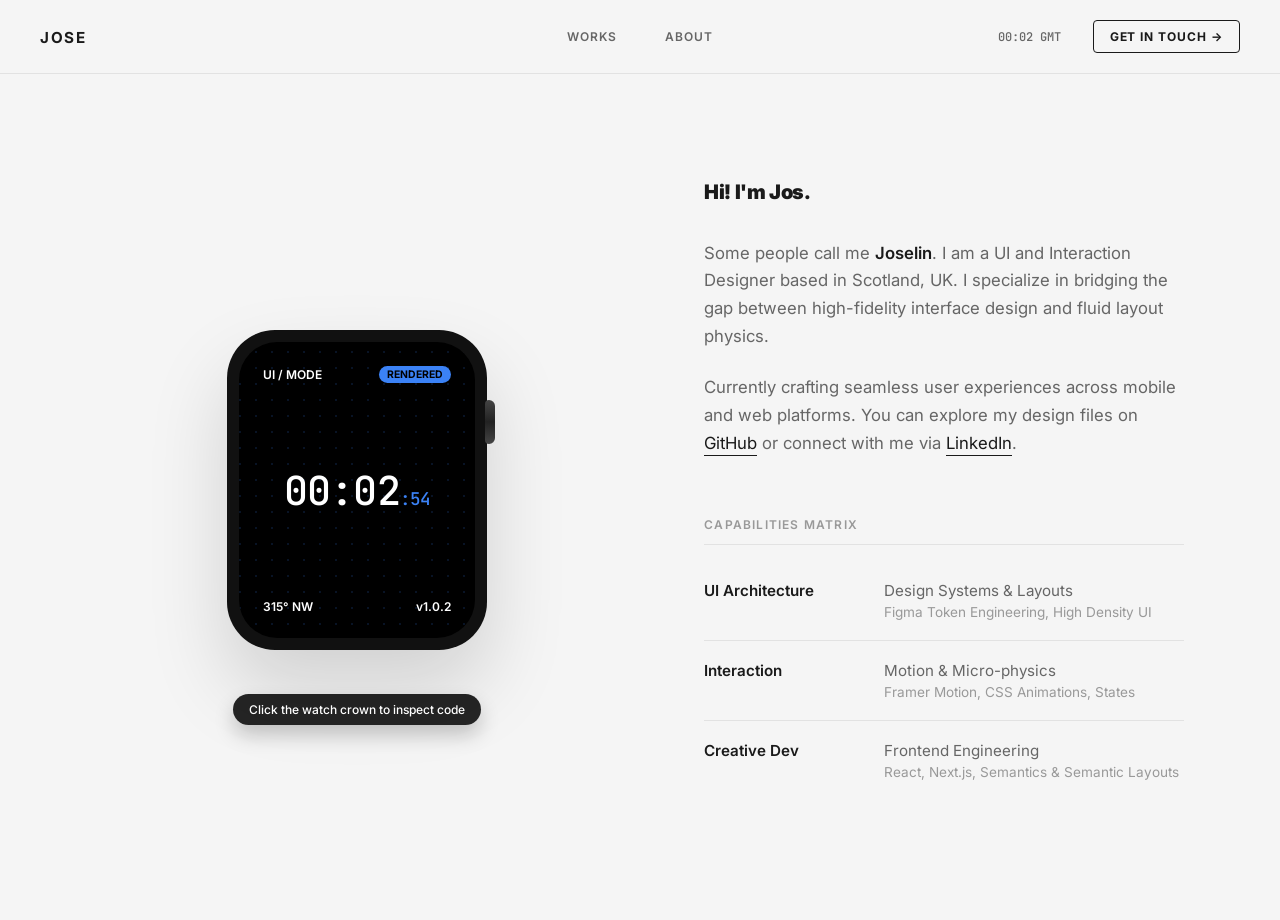
==== commit b417b185: "update" ====
--- a/index.html
+++ b/index.html
@@ -14,6 +14,8 @@
       <div class="nav-left">
         <span class="nav-logo">JOSE</span>
       </div>
+      
+      <span class="mobile-nav-time" id="mobileTimeDisplay">09:50 GMT</span>
       
       <div class="nav-center">
         <a href="#" class="nav-link">WORKS</a>
@@ -37,7 +39,6 @@
     <div class="mobile-menu" id="mobileMenu">
       <a href="#" class="mobile-link">WORKS</a>
       <a href="#" class="mobile-link">ABOUT</a>
-      <span class="mobile-time" id="mobileTimeDisplay">09:50 GMT</span>
       <a href="#" class="mobile-link-cta">GET IN TOUCH →</a>
     </div>
   </nav>
--- a/style.css
+++ b/style.css
@@ -166,15 +166,8 @@
   color: var(--bg-color);
 }
 
-.mobile-time {
-  display: block;
-  text-align: center;
-  font-family: 'JetBrains Mono', monospace;
-  font-size: 0.85rem;
-  font-weight: 500;
-  color: var(--text-muted);
-  margin: 12px 0;
-  transition: color 0.4s ease;
+.mobile-nav-time {
+  display: none;
 }
 
 /* Blueprint/Dark Theme */
@@ -470,6 +463,17 @@
   .hamburger { display: flex; }
   .mobile-menu { padding: 16px 24px; }
   
+  .mobile-nav-time {
+    display: block;
+    font-family: 'JetBrains Mono', monospace;
+    font-size: 0.75rem;
+    font-weight: 500;
+    color: var(--text-muted);
+    transition: color 0.4s ease;
+    flex: 1;
+    text-align: center;
+  }
+  
   /* Hero Section Styles */
   .hero-container { grid-template-columns: 1fr; gap: 40px; }
   .hero-section { padding: 100px 24px 60px 24px; }
